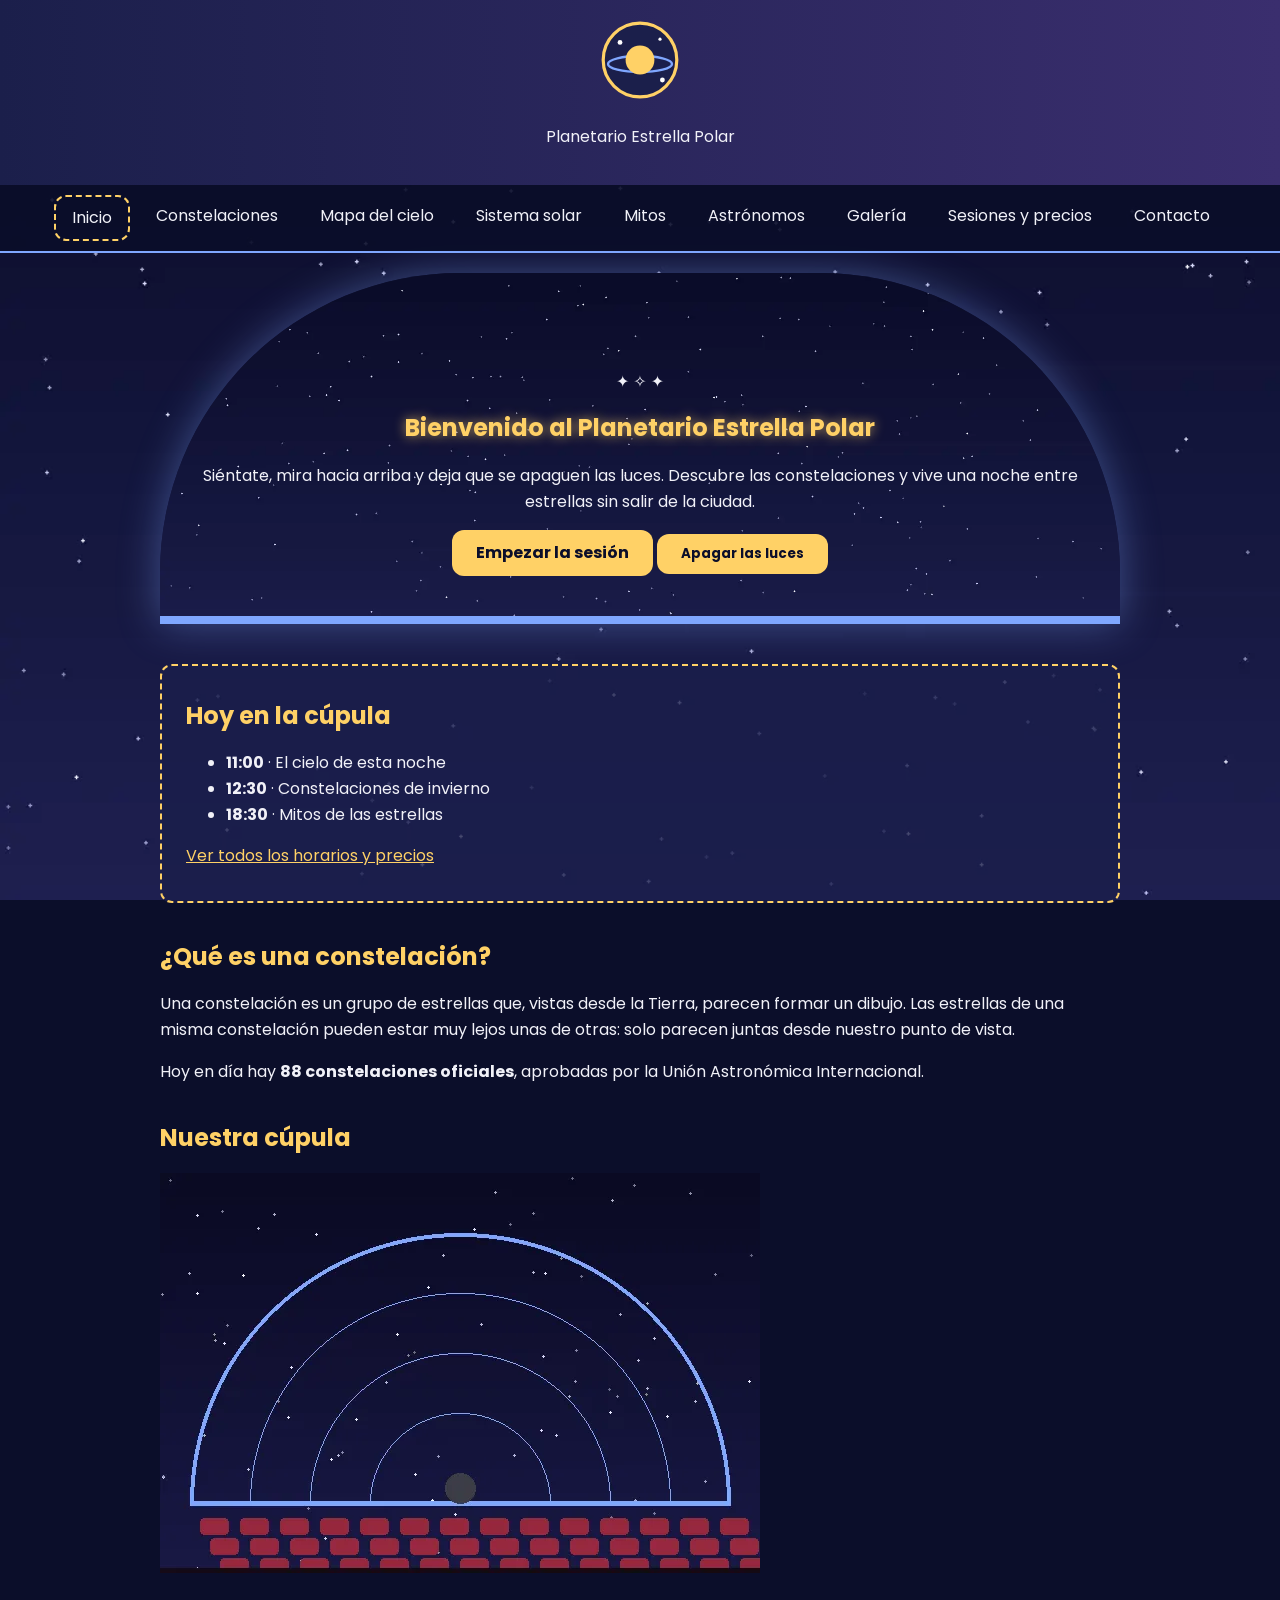
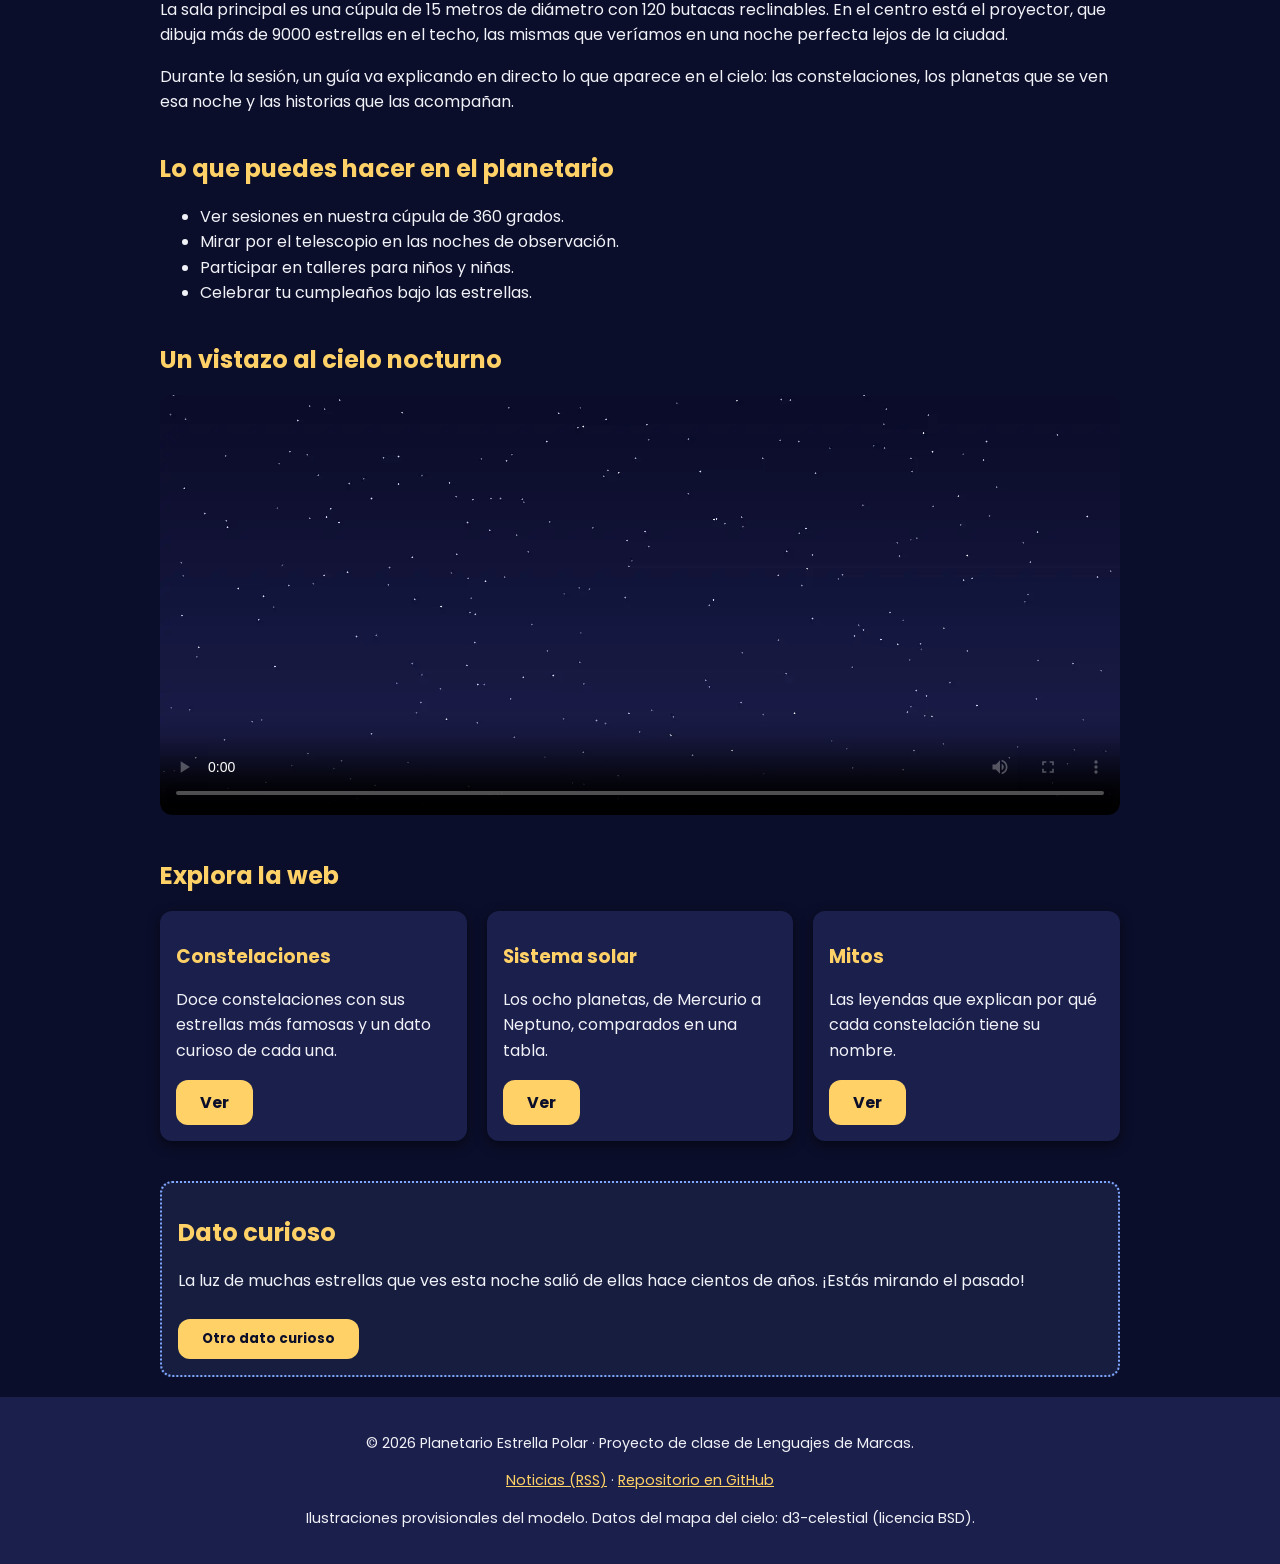
==== index.html @ f57681df "Pongo ?v=2 al css y al js porque no se actualizaban por la caché" ====
<!DOCTYPE html>
<html lang="es">
<head>
  <meta charset="UTF-8">
  <meta name="viewport" content="width=device-width, initial-scale=1.0">
  <meta name="description" content="Planetario Estrella Polar: descubre las constelaciones y datos curiosos del cielo nocturno.">
  <title>Inicio · Planetario Estrella Polar</title>
  <link rel="icon" href="img/favicon.svg" type="image/svg+xml">
  <link rel="alternate" type="application/rss+xml" title="Noticias del planetario" href="noticias.xml">
  <link href="https://fonts.googleapis.com/css2?family=Poppins:wght@400;700&amp;display=swap" rel="stylesheet">
  <link rel="stylesheet" href="css/estilos.css?v=2">
  <script src="js/script.js?v=2" defer></script>
</head>
<body class="inicio">
  <header>
    <img class="logo" src="img/logo.svg" alt="Logotipo del planetario: un planeta amarillo con un anillo azul" width="80" height="80">
    <p>Planetario Estrella Polar</p>
  </header>

  <nav>
    <ul>
      <li><a href="index.html" class="activo">Inicio</a></li>
      <li><a href="constelaciones.html">Constelaciones</a></li>
      <li><a href="mapa.html">Mapa del cielo</a></li>
      <li><a href="sistema-solar.html">Sistema solar</a></li>
      <li><a href="mitos.html">Mitos</a></li>
      <li><a href="astronomos.html">Astrónomos</a></li>
      <li><a href="galeria.html">Galería</a></li>
      <li><a href="sesiones.html">Sesiones y precios</a></li>
      <li><a href="contacto.html">Contacto</a></li>
    </ul>
  </nav>

  <main>
    <section class="cupula">
      <p><span class="estrella">✦</span> <span class="estrella lenta">✧</span> <span class="estrella rapida">✦</span></p>
      <h1>Bienvenido al Planetario Estrella Polar</h1>
      <p>Siéntate, mira hacia arriba y deja que se apaguen las luces. Descubre las constelaciones y vive una noche entre estrellas sin salir de la ciudad.</p>
      <a class="boton" href="constelaciones.html">Empezar la sesión</a>
      <button type="button" id="boton-luces">Apagar las luces</button>
    </section>

    <section class="entrada">
      <h2>Hoy en la cúpula</h2>
      <ul>
        <li><strong>11:00</strong> · El cielo de esta noche</li>
        <li><strong>12:30</strong> · Constelaciones de invierno</li>
        <li><strong>18:30</strong> · Mitos de las estrellas</li>
      </ul>
      <p><a href="sesiones.html">Ver todos los horarios y precios</a></p>
    </section>

    <section>
      <h2>¿Qué es una constelación?</h2>
      <p>Una constelación es un grupo de estrellas que, vistas desde la Tierra, parecen formar un dibujo. Las estrellas de una misma constelación pueden estar muy lejos unas de otras: solo parecen juntas desde nuestro punto de vista.</p>
      <p>Hoy en día hay <strong>88 constelaciones oficiales</strong>, aprobadas por la Unión Astronómica Internacional.</p>
    </section>

    <section>
      <h2>Nuestra cúpula</h2>
      <img src="img/cupula.webp" alt="Dibujo del interior de la cúpula del planetario con filas de butacas rojas y el proyector en el centro" width="600" height="400">
      <p>La sala principal es una cúpula de 15 metros de diámetro con 120 butacas reclinables. En el centro está el proyector, que dibuja más de 9000 estrellas en el techo, las mismas que veríamos en una noche perfecta lejos de la ciudad.</p>
      <p>Durante la sesión, un guía va explicando en directo lo que aparece en el cielo: las constelaciones, los planetas que se ven esa noche y las historias que las acompañan.</p>
    </section>

    <section>
      <h2>Lo que puedes hacer en el planetario</h2>
      <ul>
        <li>Ver sesiones en nuestra cúpula de 360 grados.</li>
        <li>Mirar por el telescopio en las noches de observación.</li>
        <li>Participar en talleres para niños y niñas.</li>
        <li>Celebrar tu cumpleaños bajo las estrellas.</li>
      </ul>
    </section>

    <section>
      <h2>Un vistazo al cielo nocturno</h2>
      <video controls poster="img/cielo.webp" width="800">
        <source src="media/cielo-nocturno.mp4" type="video/mp4">
        Tu navegador no puede reproducir este vídeo.
      </video>
    </section>

    <section>
      <h2>Explora la web</h2>
      <div class="tarjetas">
        <article class="tarjeta">
          <h3>Constelaciones</h3>
          <p>Doce constelaciones con sus estrellas más famosas y un dato curioso de cada una.</p>
          <a class="boton" href="constelaciones.html">Ver</a>
        </article>
        <article class="tarjeta">
          <h3>Sistema solar</h3>
          <p>Los ocho planetas, de Mercurio a Neptuno, comparados en una tabla.</p>
          <a class="boton" href="sistema-solar.html">Ver</a>
        </article>
        <article class="tarjeta">
          <h3>Mitos</h3>
          <p>Las leyendas que explican por qué cada constelación tiene su nombre.</p>
          <a class="boton" href="mitos.html">Ver</a>
        </article>
      </div>
    </section>

    <aside class="dato-curioso">
      <h2>Dato curioso</h2>
      <p id="dato">La luz de muchas estrellas que ves esta noche salió de ellas hace cientos de años. ¡Estás mirando el pasado!</p>
      <button type="button" id="boton-dato">Otro dato curioso</button>
    </aside>
  </main>

  <footer>
    <p>&copy; 2026 Planetario Estrella Polar · Proyecto de clase de Lenguajes de Marcas.</p>
    <p>
      <a href="noticias.xml">Noticias (RSS)</a> ·
      <a href="https://github.com/kiravsl2018/planetario-modelo" target="_blank" rel="noopener">Repositorio en GitHub</a>
    </p>
    <p>Ilustraciones provisionales del modelo. Datos del mapa del cielo: d3-celestial (licencia BSD).</p>
  </footer>
</body>
</html>
---- css/estilos.css ----
/* =========================================
   Hoja de estilos del Planetario Estrella Polar
   ========================================= */

/* 1. Variables: los colores y medidas que se repiten */
:root {
  --color-fondo: #0b0e2a;
  --color-fondo-claro: #1b1f4b;
  --color-texto: #f1f1f8;
  --color-principal: #ffd166;
  --color-secundario: #7fa7ff;
  --radio: 12px;
}

/* 2. Modelo de caja: el ancho incluye padding y borde */
* {
  box-sizing: border-box;
}

/* 3. Estilos generales */
body {
  margin: 0;
  font-family: 'Poppins', system-ui, Arial, sans-serif;
  background-color: var(--color-fondo);
  color: var(--color-texto);
  line-height: 1.6;
}

img {
  max-width: 100%;
  height: auto;
}

a {
  color: var(--color-principal);
}

h1,
h2,
h3 {
  color: var(--color-principal);
  line-height: 1.2;
}

/* 4. Cabecera */
header {
  background: linear-gradient(to right, #1b1f4b, #3a2e6e);
  padding: 20px;
  text-align: center;
}

.logo {
  width: 80px;
  animation: flotar 4s ease-in-out infinite;
}

/* 5. Barra de navegación: Flexbox + sticky */
nav {
  position: sticky;
  top: 0;
  z-index: 10;
  background-color: rgba(11, 14, 42, 0.9);
  border-bottom: 2px solid var(--color-secundario);
}

nav ul {
  display: flex;
  justify-content: center;
  flex-wrap: wrap;
  gap: 10px;
  list-style: none;
  margin: 0;
  padding: 10px;
}

nav a {
  display: block;
  padding: 8px 16px;
  color: var(--color-texto);
  text-decoration: none;
  border-radius: var(--radio);
  transition: background-color 0.3s, color 0.3s;
}

nav a:hover {
  background-color: var(--color-principal);
  color: var(--color-fondo);
}

/* Página en la que estás */
nav a.activo {
  border: 2px dashed var(--color-principal);
}

/* Foco visible al navegar con el teclado (Tab) */
a:focus,
input:focus,
select:focus,
textarea:focus,
button:focus {
  outline: 3px solid var(--color-secundario);
}

/* 6. Contenido principal */
main {
  max-width: 1000px;
  margin: 0 auto;
  padding: 20px;
}

section {
  margin-bottom: 40px;
}

/* Portada: el fondo de estrellas se queda quieto al hacer scroll */
.inicio {
  background-image: url("../img/cielo.webp");
  background-size: cover;
  background-attachment: fixed;
}

/* La cúpula del planetario: solo se redondean las esquinas de arriba */
.cupula {
  background-image: url("../img/cielo.webp");
  background-size: cover;
  padding: 80px 20px 40px;
  border-radius: 300px 300px 0 0;
  border-bottom: 8px solid var(--color-secundario);
  box-shadow: 0 0 40px rgba(127, 167, 255, 0.4);
  text-align: center;
}

/* Programa de hoy con aspecto de entrada de cine */
.entrada {
  background-color: rgba(27, 31, 75, 0.8);
  border: 2px dashed var(--color-principal);
  border-radius: var(--radio);
  padding: 16px 24px;
}

.estrella {
  animation: brillar 2s ease-in-out infinite;
}

/* Misma animación, pero cada estrella a su ritmo */
.lenta {
  animation-duration: 3.5s;
}

.rapida {
  animation-duration: 1.2s;
}

/* El título de la cúpula brilla un poco */
.cupula h1 {
  text-shadow: 0 0 12px rgba(255, 209, 102, 0.7);
}

.boton {
  display: inline-block;
  padding: 10px 24px;
  background-color: var(--color-principal);
  color: var(--color-fondo);
  text-decoration: none;
  font-weight: bold;
  border-radius: var(--radio);
  transition: background-color 0.3s, color 0.3s;
}

/* Al pasar el ratón, el botón cambia de color poco a poco */
.boton:hover,
button:hover {
  background-color: var(--color-secundario);
  color: var(--color-texto);
}

/* 7. Tarjetas de constelaciones: Grid */
.tarjetas {
  display: grid;
  grid-template-columns: repeat(3, 1fr);
  gap: 20px;
}

.tarjeta {
  position: relative;
  background-color: var(--color-fondo-claro);
  padding: 16px;
  border-radius: var(--radio);
  box-shadow: 0 4px 12px rgba(0, 0, 0, 0.5);
  transition: transform 0.3s, box-shadow 0.3s;
}

.tarjeta:hover {
  transform: translateY(-6px);
  box-shadow: 0 8px 20px rgba(127, 167, 255, 0.4);
}

.tarjeta img {
  border-radius: var(--radio);
  transition: transform 0.3s;
}

/* La imagen crece un poco al pasar el ratón por la tarjeta */
.tarjeta:hover img {
  transform: scale(1.05);
}

/* Mitos: imagen a la izquierda y texto a la derecha (Flexbox) */
.mito {
  display: flex;
  align-items: center;
  gap: 20px;
  margin-bottom: 24px;
  padding: 16px;
  background-color: var(--color-fondo-claro);
  border-radius: var(--radio);
}

.mito img {
  width: 40%;
  border-radius: var(--radio);
}

/* Galería de imágenes (Grid) */
.galeria {
  display: grid;
  grid-template-columns: repeat(3, 1fr);
  gap: 16px;
}

figure {
  margin: 0;
  background-color: var(--color-fondo-claro);
  padding: 10px;
  border-radius: var(--radio);
  box-shadow: 0 4px 12px rgba(0, 0, 0, 0.5);
}

figure img {
  border-radius: var(--radio);
}

figcaption {
  text-align: center;
  font-size: 0.9rem;
  margin-top: 6px;
}

/* Etiqueta "Nuevo" encima de la tarjeta */
.etiqueta {
  position: absolute;
  top: 10px;
  right: 10px;
  background-color: var(--color-principal);
  color: var(--color-fondo);
  padding: 2px 10px;
  border-radius: var(--radio);
  font-size: 0.8rem;
  font-weight: bold;
}

/* Caja de dato curioso */
.dato-curioso {
  border: 2px dotted var(--color-secundario);
  border-radius: var(--radio);
  padding: 16px;
  background-color: rgba(127, 167, 255, 0.1);
}

/* Vídeo e iframe */
video,
iframe {
  width: 100%;
  border-radius: var(--radio);
}

iframe {
  height: 400px;
  border: 0;
}

/* Mapa del cielo */
.mapa {
  text-align: center;
}

.mapa img {
  border-radius: 50%;
  box-shadow: 0 0 30px rgba(127, 167, 255, 0.4);
}

/* Leyenda del mapa: cada estación lleva un borde izquierdo de su color */
.leyenda {
  display: flex;
  flex-wrap: wrap;
  gap: 10px;
  list-style: none;
  padding: 0;
}

.leyenda li {
  padding: 6px 12px;
  border-radius: 6px;
  background-color: var(--color-fondo-claro);
}

.todo-el-ano { border-left: 8px solid #ffffff; }
.invierno { border-left: 8px solid #7fa7ff; }
.primavera { border-left: 8px solid #7ee08a; }
.verano { border-left: 8px solid #ff9f6b; }
.otono { border-left: 8px solid #ffd166; }

/* JavaScript: botones de filtro de constelaciones */
.filtros {
  display: flex;
  flex-wrap: wrap;
  gap: 8px;
  margin-bottom: 20px;
}

/* El JS pone esta clase a las tarjetas que no coinciden con el filtro */
.oculta {
  display: none;
}

/* JavaScript: "Apagar las luces". El JS pone la clase apagada en el body */
header,
nav,
main section,
aside,
footer {
  transition: opacity 0.6s;
}

.apagada header,
.apagada nav,
.apagada main section,
.apagada aside,
.apagada footer {
  opacity: 0.15;
}

/* La cúpula sigue encendida y brilla más */
.apagada .cupula {
  opacity: 1;
  box-shadow: 0 0 80px rgba(255, 209, 102, 0.5);
}

#boton-dato {
  margin-top: 10px;
}

/* 8. Tabla de horarios */
table {
  width: 100%;
  border-collapse: collapse;
}

caption {
  font-weight: bold;
  margin-bottom: 10px;
}

th,
td {
  border: 1px solid var(--color-secundario);
  padding: 10px;
  text-align: left;
}

/* La fila se ilumina al pasar el ratón */
tbody tr:hover {
  background-color: rgba(127, 167, 255, 0.2);
}

th {
  background-color: var(--color-fondo-claro);
  color: var(--color-principal);
}

/* 9. Formulario */
form {
  background-color: var(--color-fondo-claro);
  padding: 20px;
  border-radius: var(--radio);
}

fieldset {
  border: 1px solid var(--color-secundario);
  border-radius: var(--radio);
  margin-bottom: 16px;
}

label {
  display: block;
  margin-top: 10px;
}

/* Los radio y el checkbox van en la misma línea que su texto */
.opcion {
  display: inline;
  margin-right: 16px;
}

/* La clase "campo" está en las cajas de texto, el select y el textarea */
.campo {
  width: 100%;
  padding: 8px;
  font-family: inherit;
  border-radius: 6px;
  border: 1px solid #999999;
}

button {
  padding: 10px 24px;
  background-color: var(--color-principal);
  color: var(--color-fondo);
  font-family: inherit;
  font-weight: bold;
  border: none;
  border-radius: var(--radio);
  cursor: pointer;
  transition: background-color 0.3s, color 0.3s;
}

/* 10. Pie de página */
footer {
  background-color: var(--color-fondo-claro);
  text-align: center;
  padding: 20px;
  font-size: 0.9rem;
}

/* 11. Animaciones */
@keyframes brillar {
  0% { opacity: 1; }
  50% { opacity: 0.3; }
  100% { opacity: 1; }
}

@keyframes flotar {
  0% { transform: translateY(0); }
  50% { transform: translateY(-8px); }
  100% { transform: translateY(0); }
}

/* 12. Responsive: tablet */
@media (max-width: 800px) {
  .tarjetas,
  .galeria {
    grid-template-columns: repeat(2, 1fr);
  }
}

/* Responsive: móvil */
@media (max-width: 500px) {
  .tarjetas,
  .galeria {
    grid-template-columns: 1fr;
  }

  /* Menú: los enlaces siguen en fila pero más pequeños */
  nav ul {
    gap: 4px;
    padding: 6px;
  }

  nav a {
    padding: 4px 8px;
    font-size: 0.85rem;
  }

  /* Logo y títulos más pequeños */
  .logo {
    width: 56px;
  }

  h1 {
    font-size: 1.6rem;
  }

  /* En los mitos, la imagen pasa arriba del texto */
  .mito {
    flex-direction: column;
  }

  .mito img {
    width: 100%;
  }

  iframe {
    height: 220px;
  }

  .cupula {
    padding: 50px 10px 30px;
    border-radius: 150px 150px 0 0;
  }

  /* La tabla se hace más compacta para que quepa en 360 px */
  th,
  td {
    padding: 4px;
    font-size: 0.8rem;
  }

  main {
    padding: 10px;
  }
}

/* Pantallas grandes: el contenido puede ser un poco más ancho */
@media (min-width: 1300px) {
  main {
    max-width: 1150px;
  }
}

/* 13. Noticias: noticias.xml también usa esta hoja de estilos.
   Sus etiquetas (rss, channel, item...) no existen en HTML,
   así que estas reglas no afectan a las páginas. */
rss {
  display: block;
  max-width: 800px;
  margin: 0 auto;
  padding: 20px;
  font-family: 'Poppins', system-ui, Arial, sans-serif;
  background-color: var(--color-fondo);
  color: var(--color-texto);
}

channel,
item,
description,
pubDate {
  display: block;
}

channel title {
  display: block;
  font-size: 2rem;
  font-weight: bold;
  color: var(--color-principal);
}

item {
  margin-top: 20px;
  padding: 16px;
  border: 2px dotted var(--color-secundario);
  border-radius: var(--radio);
}

item title {
  font-size: 1.2rem;
}

pubDate {
  font-size: 0.8rem;
  color: var(--color-secundario);
}

link,
language {
  display: none;
}
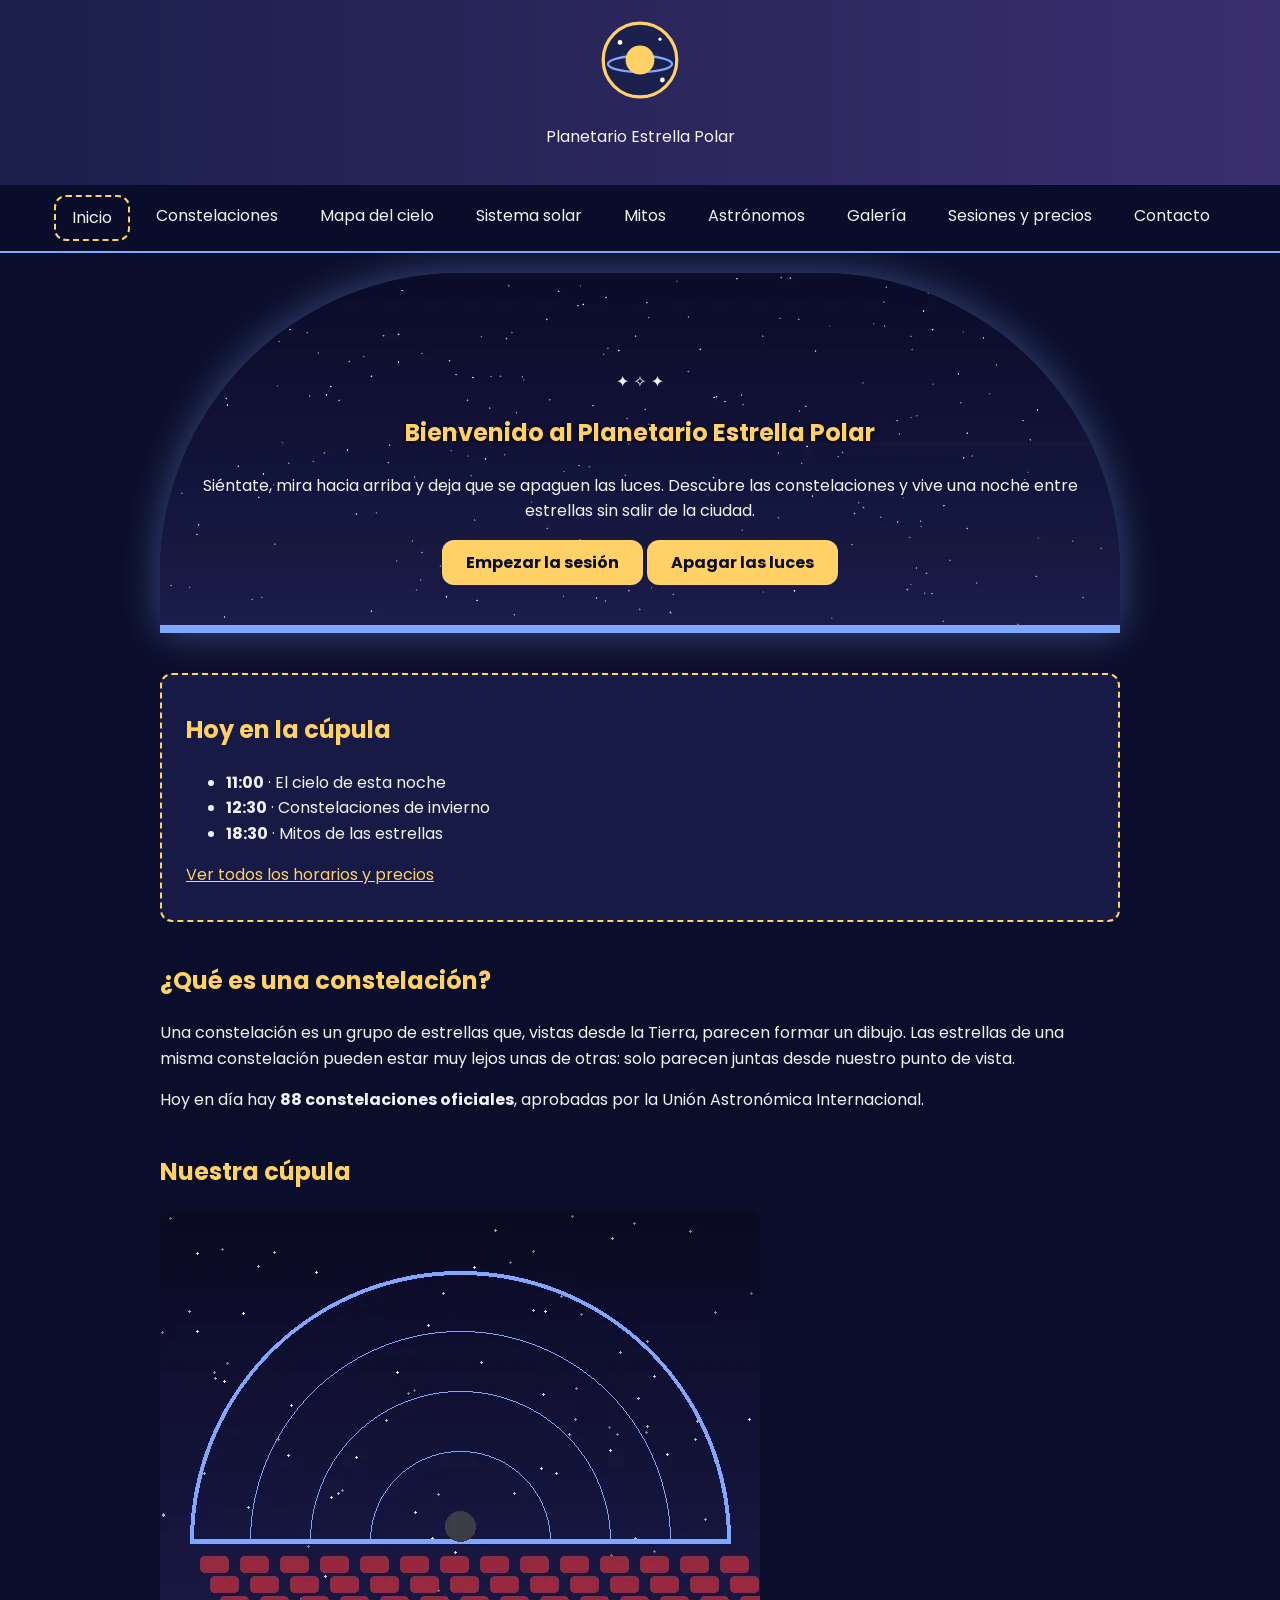
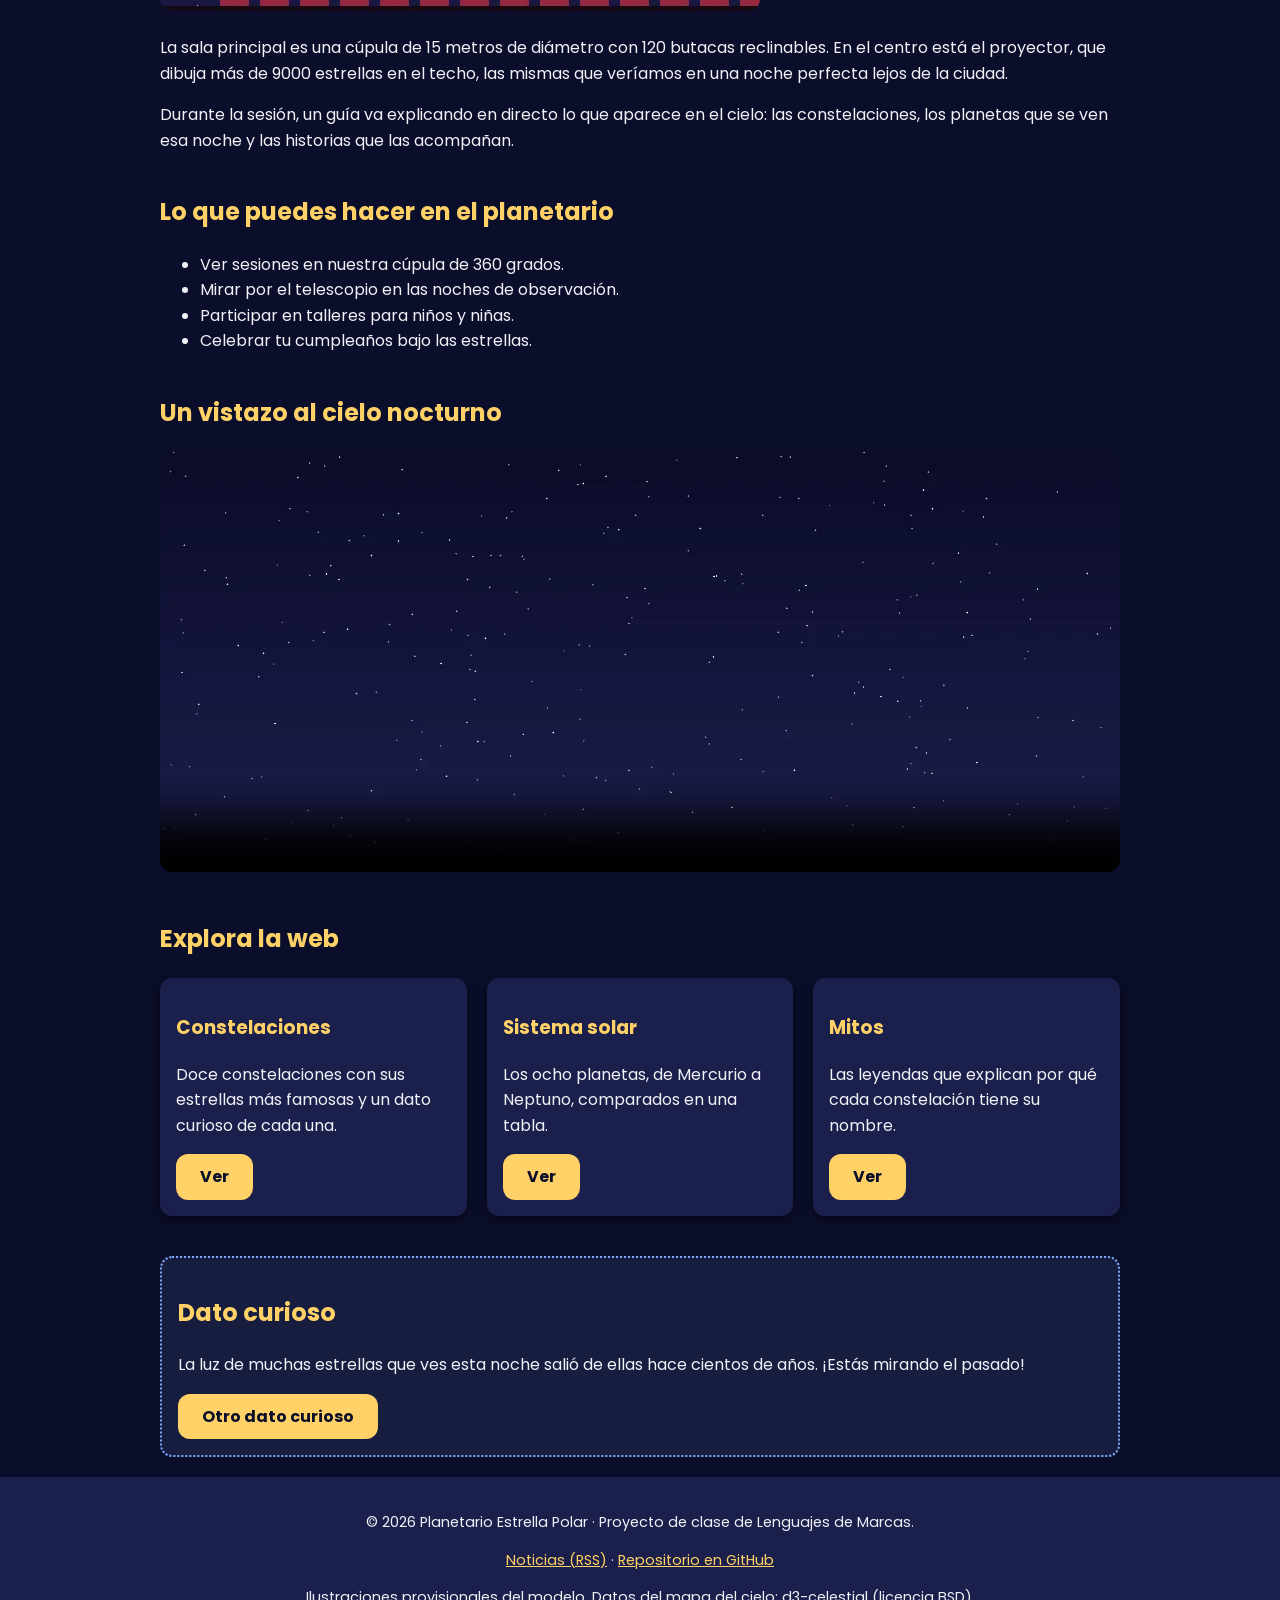
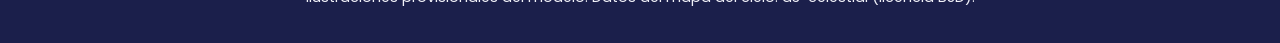
==== commit 00755448: "Simplifico la hoja de estilos" ====
--- a/index.html
+++ b/index.html
@@ -8,10 +8,10 @@
   <link rel="icon" href="img/favicon.svg" type="image/svg+xml">
   <link rel="alternate" type="application/rss+xml" title="Noticias del planetario" href="noticias.xml">
   <link href="https://fonts.googleapis.com/css2?family=Poppins:wght@400;700&amp;display=swap" rel="stylesheet">
-  <link rel="stylesheet" href="css/estilos.css?v=2">
+  <link rel="stylesheet" href="css/estilos.css?v=3">
   <script src="js/script.js?v=2" defer></script>
 </head>
-<body class="inicio">
+<body>
   <header>
     <img class="logo" src="img/logo.svg" alt="Logotipo del planetario: un planeta amarillo con un anillo azul" width="80" height="80">
     <p>Planetario Estrella Polar</p>
@@ -33,7 +33,7 @@
 
   <main>
     <section class="cupula">
-      <p><span class="estrella">✦</span> <span class="estrella lenta">✧</span> <span class="estrella rapida">✦</span></p>
+      <p><span class="estrella">✦</span> <span class="estrella">✧</span> <span class="estrella">✦</span></p>
       <h1>Bienvenido al Planetario Estrella Polar</h1>
       <p>Siéntate, mira hacia arriba y deja que se apaguen las luces. Descubre las constelaciones y vive una noche entre estrellas sin salir de la ciudad.</p>
       <a class="boton" href="constelaciones.html">Empezar la sesión</a>
--- a/css/estilos.css
+++ b/css/estilos.css
@@ -1,8 +1,5 @@
-/* =========================================
-   Hoja de estilos del Planetario Estrella Polar
-   ========================================= */
-
-/* 1. Variables: los colores y medidas que se repiten */
+/* Estilos del Planetario Estrella Polar */
+
 :root {
   --color-fondo: #0b0e2a;
   --color-fondo-claro: #1b1f4b;
@@ -12,12 +9,10 @@
   --radio: 12px;
 }
 
-/* 2. Modelo de caja: el ancho incluye padding y borde */
 * {
   box-sizing: border-box;
 }
 
-/* 3. Estilos generales */
 body {
   margin: 0;
   font-family: 'Poppins', system-ui, Arial, sans-serif;
@@ -31,6 +26,10 @@
   height: auto;
 }
 
+main img {
+  border-radius: var(--radio);
+}
+
 a {
   color: var(--color-principal);
 }
@@ -39,12 +38,12 @@
 h2,
 h3 {
   color: var(--color-principal);
-  line-height: 1.2;
-}
-
-/* 4. Cabecera */
+}
+
+/* cabecera */
 header {
-  background: linear-gradient(to right, #1b1f4b, #3a2e6e);
+  background-color: #1b1f4b;
+  background-image: linear-gradient(to right, #1b1f4b, #3a2e6e);
   padding: 20px;
   text-align: center;
 }
@@ -54,7 +53,7 @@
   animation: flotar 4s ease-in-out infinite;
 }
 
-/* 5. Barra de navegación: Flexbox + sticky */
+/* menú */
 nav {
   position: sticky;
   top: 0;
@@ -87,21 +86,19 @@
   color: var(--color-fondo);
 }
 
-/* Página en la que estás */
 nav a.activo {
   border: 2px dashed var(--color-principal);
 }
 
-/* Foco visible al navegar con el teclado (Tab) */
 a:focus,
 input:focus,
 select:focus,
 textarea:focus,
 button:focus {
   outline: 3px solid var(--color-secundario);
-}
-
-/* 6. Contenido principal */
+  outline-offset: 2px;
+}
+
 main {
   max-width: 1000px;
   margin: 0 auto;
@@ -112,14 +109,7 @@
   margin-bottom: 40px;
 }
 
-/* Portada: el fondo de estrellas se queda quieto al hacer scroll */
-.inicio {
-  background-image: url("../img/cielo.webp");
-  background-size: cover;
-  background-attachment: fixed;
-}
-
-/* La cúpula del planetario: solo se redondean las esquinas de arriba */
+/* portada */
 .cupula {
   background-image: url("../img/cielo.webp");
   background-size: cover;
@@ -130,7 +120,15 @@
   text-align: center;
 }
 
-/* Programa de hoy con aspecto de entrada de cine */
+/* sombra para que el título se lea encima de la foto */
+.cupula h1 {
+  text-shadow: 0 1px 4px rgba(0, 0, 0, 0.8);
+}
+
+.estrella {
+  animation: brillar 2s ease-in-out infinite;
+}
+
 .entrada {
   background-color: rgba(27, 31, 75, 0.8);
   border: 2px dashed var(--color-principal);
@@ -138,43 +136,29 @@
   padding: 16px 24px;
 }
 
-.estrella {
-  animation: brillar 2s ease-in-out infinite;
-}
-
-/* Misma animación, pero cada estrella a su ritmo */
-.lenta {
-  animation-duration: 3.5s;
-}
-
-.rapida {
-  animation-duration: 1.2s;
-}
-
-/* El título de la cúpula brilla un poco */
-.cupula h1 {
-  text-shadow: 0 0 12px rgba(255, 209, 102, 0.7);
-}
-
-.boton {
+/* botones */
+.boton,
+button {
   display: inline-block;
   padding: 10px 24px;
   background-color: var(--color-principal);
   color: var(--color-fondo);
+  font-family: inherit;
+  font-size: 1rem;
+  font-weight: bold;
   text-decoration: none;
-  font-weight: bold;
-  border-radius: var(--radio);
-  transition: background-color 0.3s, color 0.3s;
-}
-
-/* Al pasar el ratón, el botón cambia de color poco a poco */
+  border: none;
+  border-radius: var(--radio);
+  cursor: pointer;
+  transition: background-color 0.3s;
+}
+
 .boton:hover,
 button:hover {
   background-color: var(--color-secundario);
-  color: var(--color-texto);
-}
-
-/* 7. Tarjetas de constelaciones: Grid */
+}
+
+/* tarjetas */
 .tarjetas {
   display: grid;
   grid-template-columns: repeat(3, 1fr);
@@ -187,66 +171,14 @@
   padding: 16px;
   border-radius: var(--radio);
   box-shadow: 0 4px 12px rgba(0, 0, 0, 0.5);
-  transition: transform 0.3s, box-shadow 0.3s;
+  transition: transform 0.3s;
 }
 
 .tarjeta:hover {
   transform: translateY(-6px);
-  box-shadow: 0 8px 20px rgba(127, 167, 255, 0.4);
-}
-
-.tarjeta img {
-  border-radius: var(--radio);
-  transition: transform 0.3s;
-}
-
-/* La imagen crece un poco al pasar el ratón por la tarjeta */
-.tarjeta:hover img {
-  transform: scale(1.05);
-}
-
-/* Mitos: imagen a la izquierda y texto a la derecha (Flexbox) */
-.mito {
-  display: flex;
-  align-items: center;
-  gap: 20px;
-  margin-bottom: 24px;
-  padding: 16px;
-  background-color: var(--color-fondo-claro);
-  border-radius: var(--radio);
-}
-
-.mito img {
-  width: 40%;
-  border-radius: var(--radio);
-}
-
-/* Galería de imágenes (Grid) */
-.galeria {
-  display: grid;
-  grid-template-columns: repeat(3, 1fr);
-  gap: 16px;
-}
-
-figure {
-  margin: 0;
-  background-color: var(--color-fondo-claro);
-  padding: 10px;
-  border-radius: var(--radio);
-  box-shadow: 0 4px 12px rgba(0, 0, 0, 0.5);
-}
-
-figure img {
-  border-radius: var(--radio);
-}
-
-figcaption {
-  text-align: center;
-  font-size: 0.9rem;
-  margin-top: 6px;
-}
-
-/* Etiqueta "Nuevo" encima de la tarjeta */
+}
+
+/* la tarjeta tiene position: relative, así la etiqueta se coloca dentro de ella */
 .etiqueta {
   position: absolute;
   top: 10px;
@@ -259,7 +191,40 @@
   font-weight: bold;
 }
 
-/* Caja de dato curioso */
+/* mitos */
+.mito {
+  display: flex;
+  align-items: center;
+  gap: 20px;
+  margin-bottom: 24px;
+  padding: 16px;
+  background-color: var(--color-fondo-claro);
+  border-radius: var(--radio);
+}
+
+.mito img {
+  width: 40%;
+}
+
+/* galería */
+.galeria {
+  display: grid;
+  grid-template-columns: repeat(3, 1fr);
+  gap: 16px;
+}
+
+figure {
+  margin: 0;
+  background-color: var(--color-fondo-claro);
+  padding: 10px;
+  border-radius: var(--radio);
+}
+
+figcaption {
+  text-align: center;
+  font-size: 0.9rem;
+}
+
 .dato-curioso {
   border: 2px dotted var(--color-secundario);
   border-radius: var(--radio);
@@ -267,7 +232,6 @@
   background-color: rgba(127, 167, 255, 0.1);
 }
 
-/* Vídeo e iframe */
 video,
 iframe {
   width: 100%;
@@ -279,17 +243,15 @@
   border: 0;
 }
 
-/* Mapa del cielo */
+/* mapa del cielo */
 .mapa {
   text-align: center;
 }
 
 .mapa img {
   border-radius: 50%;
-  box-shadow: 0 0 30px rgba(127, 167, 255, 0.4);
-}
-
-/* Leyenda del mapa: cada estación lleva un borde izquierdo de su color */
+}
+
 .leyenda {
   display: flex;
   flex-wrap: wrap;
@@ -310,7 +272,7 @@
 .verano { border-left: 8px solid #ff9f6b; }
 .otono { border-left: 8px solid #ffd166; }
 
-/* JavaScript: botones de filtro de constelaciones */
+/* clases que pone el JavaScript */
 .filtros {
   display: flex;
   flex-wrap: wrap;
@@ -318,39 +280,23 @@
   margin-bottom: 20px;
 }
 
-/* El JS pone esta clase a las tarjetas que no coinciden con el filtro */
 .oculta {
   display: none;
 }
 
-/* JavaScript: "Apagar las luces". El JS pone la clase apagada en el body */
-header,
-nav,
-main section,
-aside,
-footer {
-  transition: opacity 0.6s;
-}
-
 .apagada header,
 .apagada nav,
-.apagada main section,
+.apagada section,
 .apagada aside,
 .apagada footer {
   opacity: 0.15;
 }
 
-/* La cúpula sigue encendida y brilla más */
 .apagada .cupula {
   opacity: 1;
-  box-shadow: 0 0 80px rgba(255, 209, 102, 0.5);
-}
-
-#boton-dato {
-  margin-top: 10px;
-}
-
-/* 8. Tabla de horarios */
+}
+
+/* tablas */
 table {
   width: 100%;
   border-collapse: collapse;
@@ -368,17 +314,12 @@
   text-align: left;
 }
 
-/* La fila se ilumina al pasar el ratón */
-tbody tr:hover {
-  background-color: rgba(127, 167, 255, 0.2);
-}
-
 th {
   background-color: var(--color-fondo-claro);
   color: var(--color-principal);
 }
 
-/* 9. Formulario */
+/* formulario */
 form {
   background-color: var(--color-fondo-claro);
   padding: 20px;
@@ -396,34 +337,20 @@
   margin-top: 10px;
 }
 
-/* Los radio y el checkbox van en la misma línea que su texto */
+/* radio y checkbox en la misma línea que su texto */
 .opcion {
   display: inline;
   margin-right: 16px;
 }
 
-/* La clase "campo" está en las cajas de texto, el select y el textarea */
 .campo {
   width: 100%;
   padding: 8px;
   font-family: inherit;
+  border: 1px solid #999999;
   border-radius: 6px;
-  border: 1px solid #999999;
-}
-
-button {
-  padding: 10px 24px;
-  background-color: var(--color-principal);
-  color: var(--color-fondo);
-  font-family: inherit;
-  font-weight: bold;
-  border: none;
-  border-radius: var(--radio);
-  cursor: pointer;
-  transition: background-color 0.3s, color 0.3s;
-}
-
-/* 10. Pie de página */
+}
+
 footer {
   background-color: var(--color-fondo-claro);
   text-align: center;
@@ -431,7 +358,7 @@
   font-size: 0.9rem;
 }
 
-/* 11. Animaciones */
+/* animaciones */
 @keyframes brillar {
   0% { opacity: 1; }
   50% { opacity: 0.3; }
@@ -444,7 +371,7 @@
   100% { transform: translateY(0); }
 }
 
-/* 12. Responsive: tablet */
+/* tablet */
 @media (max-width: 800px) {
   .tarjetas,
   .galeria {
@@ -452,14 +379,17 @@
   }
 }
 
-/* Responsive: móvil */
+/* móvil */
 @media (max-width: 500px) {
   .tarjetas,
   .galeria {
     grid-template-columns: 1fr;
   }
 
-  /* Menú: los enlaces siguen en fila pero más pequeños */
+  main {
+    padding: 10px;
+  }
+
   nav ul {
     gap: 4px;
     padding: 6px;
@@ -470,26 +400,8 @@
     font-size: 0.85rem;
   }
 
-  /* Logo y títulos más pequeños */
-  .logo {
-    width: 56px;
-  }
-
   h1 {
     font-size: 1.6rem;
-  }
-
-  /* En los mitos, la imagen pasa arriba del texto */
-  .mito {
-    flex-direction: column;
-  }
-
-  .mito img {
-    width: 100%;
-  }
-
-  iframe {
-    height: 220px;
   }
 
   .cupula {
@@ -497,69 +409,29 @@
     border-radius: 150px 150px 0 0;
   }
 
-  /* La tabla se hace más compacta para que quepa en 360 px */
+  .mito {
+    flex-direction: column;
+  }
+
+  .mito img {
+    width: 100%;
+  }
+
+  iframe {
+    height: 220px;
+  }
+
   th,
   td {
     padding: 4px;
     font-size: 0.8rem;
   }
-
-  main {
-    padding: 10px;
-  }
-}
-
-/* Pantallas grandes: el contenido puede ser un poco más ancho */
-@media (min-width: 1300px) {
-  main {
-    max-width: 1150px;
-  }
-}
-
-/* 13. Noticias: noticias.xml también usa esta hoja de estilos.
-   Sus etiquetas (rss, channel, item...) no existen en HTML,
-   así que estas reglas no afectan a las páginas. */
-rss {
-  display: block;
-  max-width: 800px;
-  margin: 0 auto;
-  padding: 20px;
-  font-family: 'Poppins', system-ui, Arial, sans-serif;
-  background-color: var(--color-fondo);
-  color: var(--color-texto);
-}
-
-channel,
-item,
-description,
-pubDate {
-  display: block;
-}
-
-channel title {
-  display: block;
-  font-size: 2rem;
-  font-weight: bold;
-  color: var(--color-principal);
-}
-
-item {
-  margin-top: 20px;
-  padding: 16px;
-  border: 2px dotted var(--color-secundario);
-  border-radius: var(--radio);
-}
-
-item title {
-  font-size: 1.2rem;
-}
-
-pubDate {
-  font-size: 0.8rem;
-  color: var(--color-secundario);
-}
-
-link,
-language {
-  display: none;
-}
+}
+
+/* quien tiene activado "reducir movimiento" no ve las animaciones */
+@media (prefers-reduced-motion: reduce) {
+  .logo,
+  .estrella {
+    animation: none;
+  }
+}
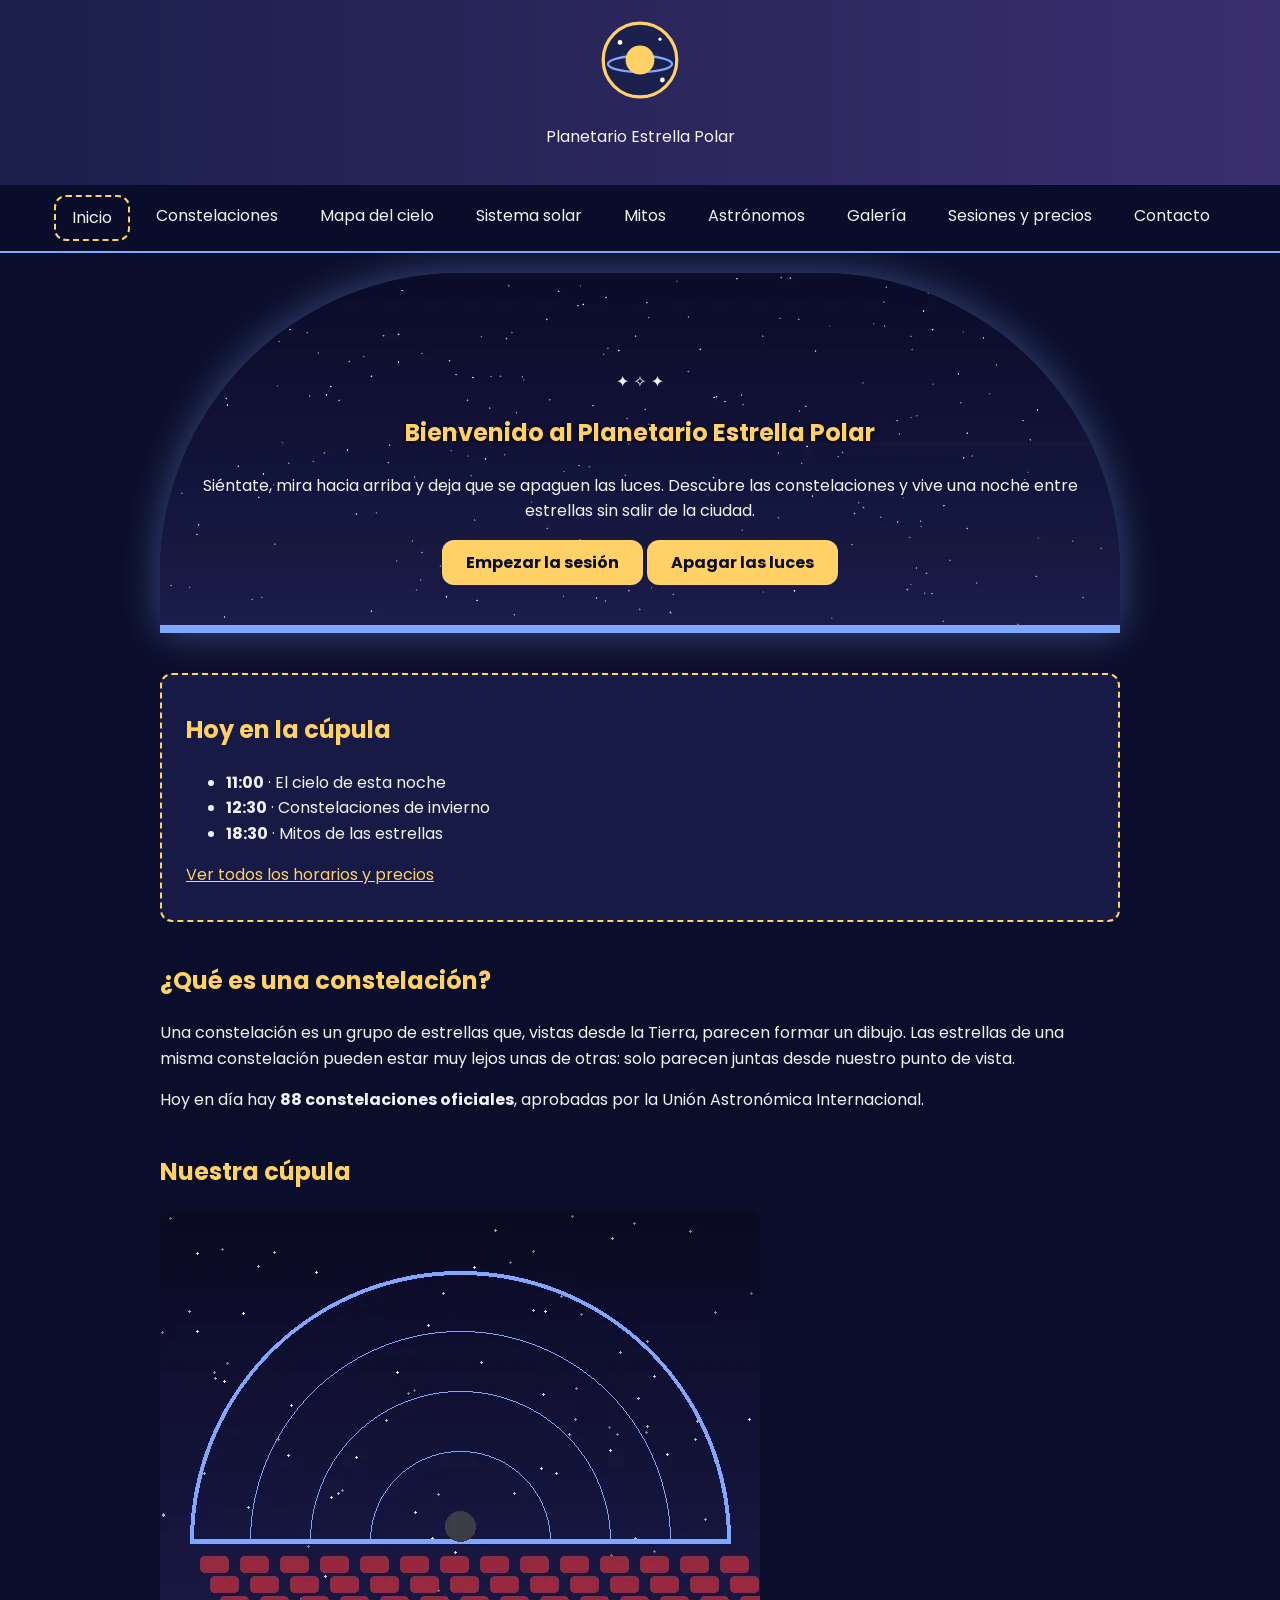
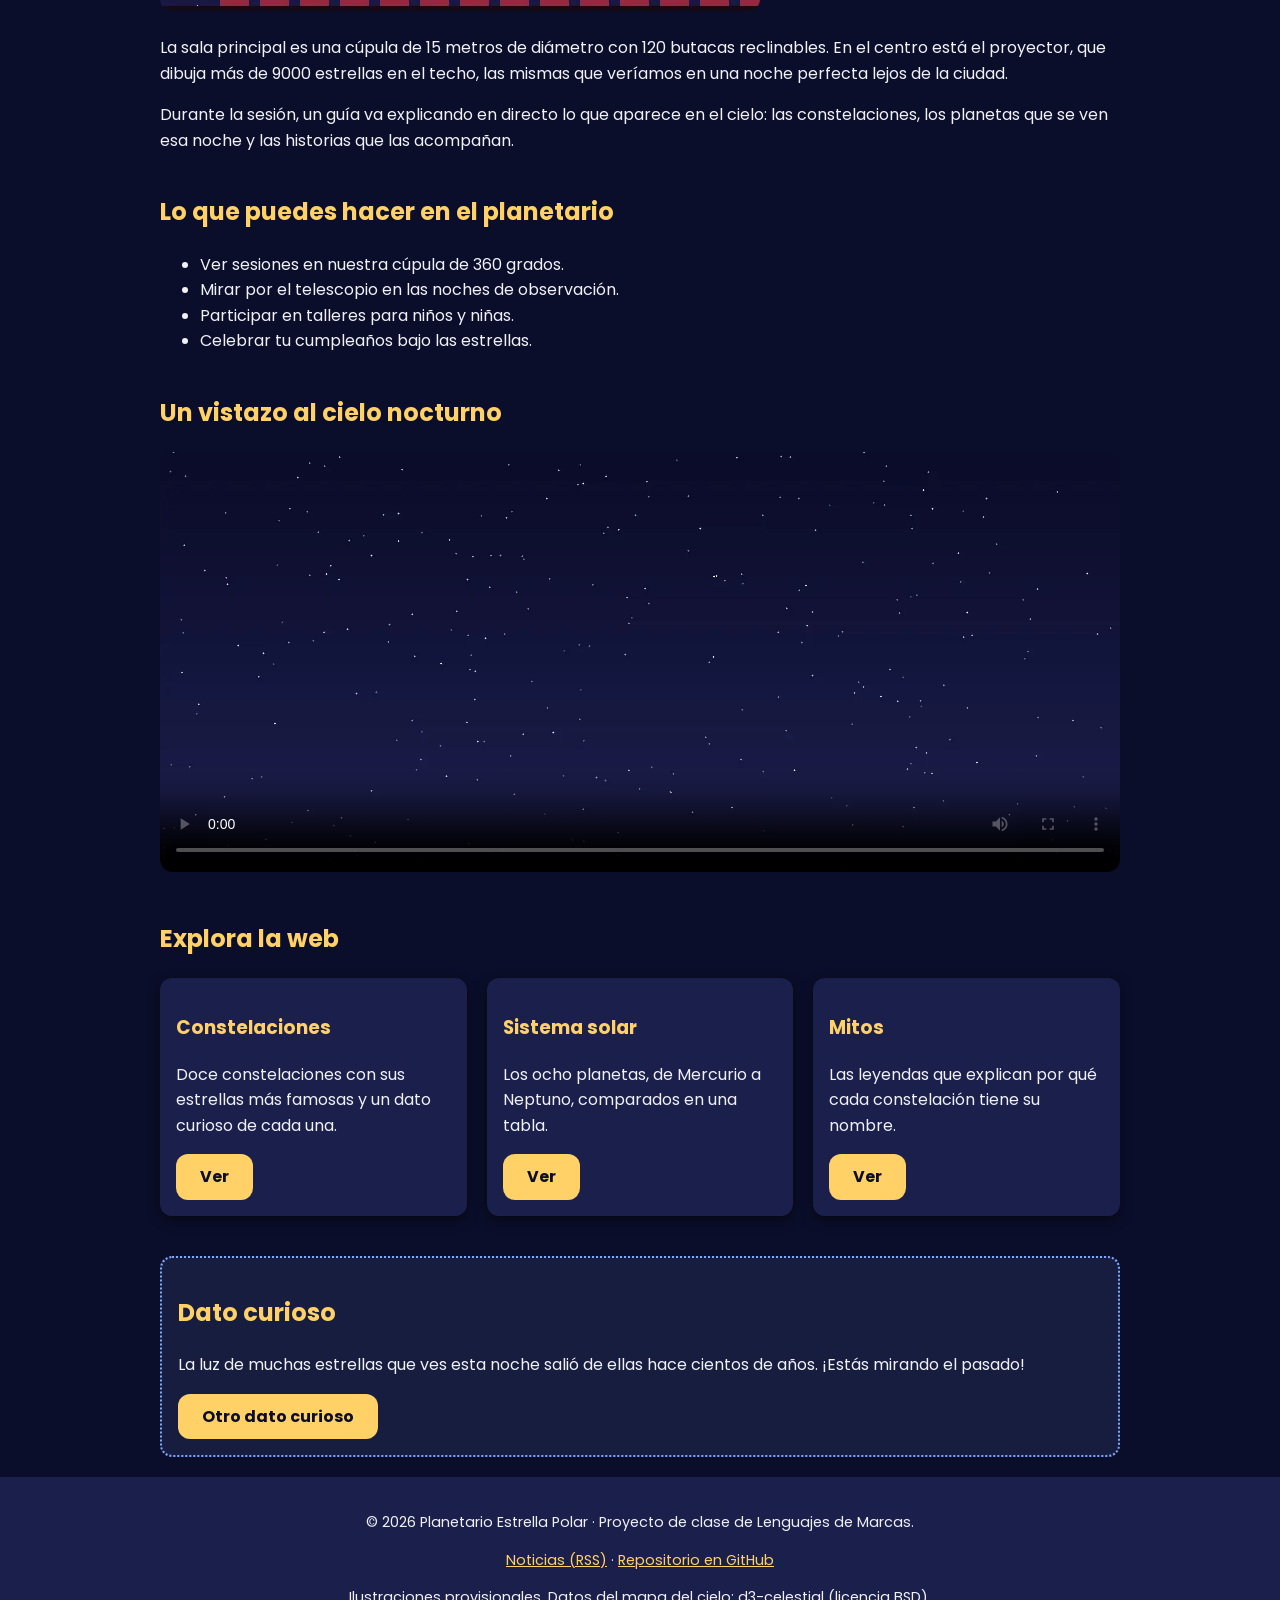
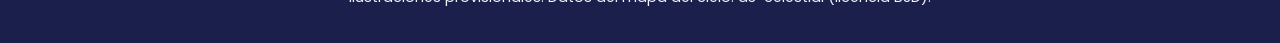
==== commit d52922c0: "Cambio el nombre del repo y arreglo los enlaces" ====
--- a/index.html
+++ b/index.html
@@ -113,9 +113,9 @@
     <p>&copy; 2026 Planetario Estrella Polar · Proyecto de clase de Lenguajes de Marcas.</p>
     <p>
       <a href="noticias.xml">Noticias (RSS)</a> ·
-      <a href="https://github.com/kiravsl2018/planetario-modelo" target="_blank" rel="noopener">Repositorio en GitHub</a>
+      <a href="https://github.com/kiravsl2018/planetario-estrella-polar" target="_blank" rel="noopener">Repositorio en GitHub</a>
     </p>
-    <p>Ilustraciones provisionales del modelo. Datos del mapa del cielo: d3-celestial (licencia BSD).</p>
+    <p>Ilustraciones provisionales. Datos del mapa del cielo: d3-celestial (licencia BSD).</p>
   </footer>
 </body>
 </html>
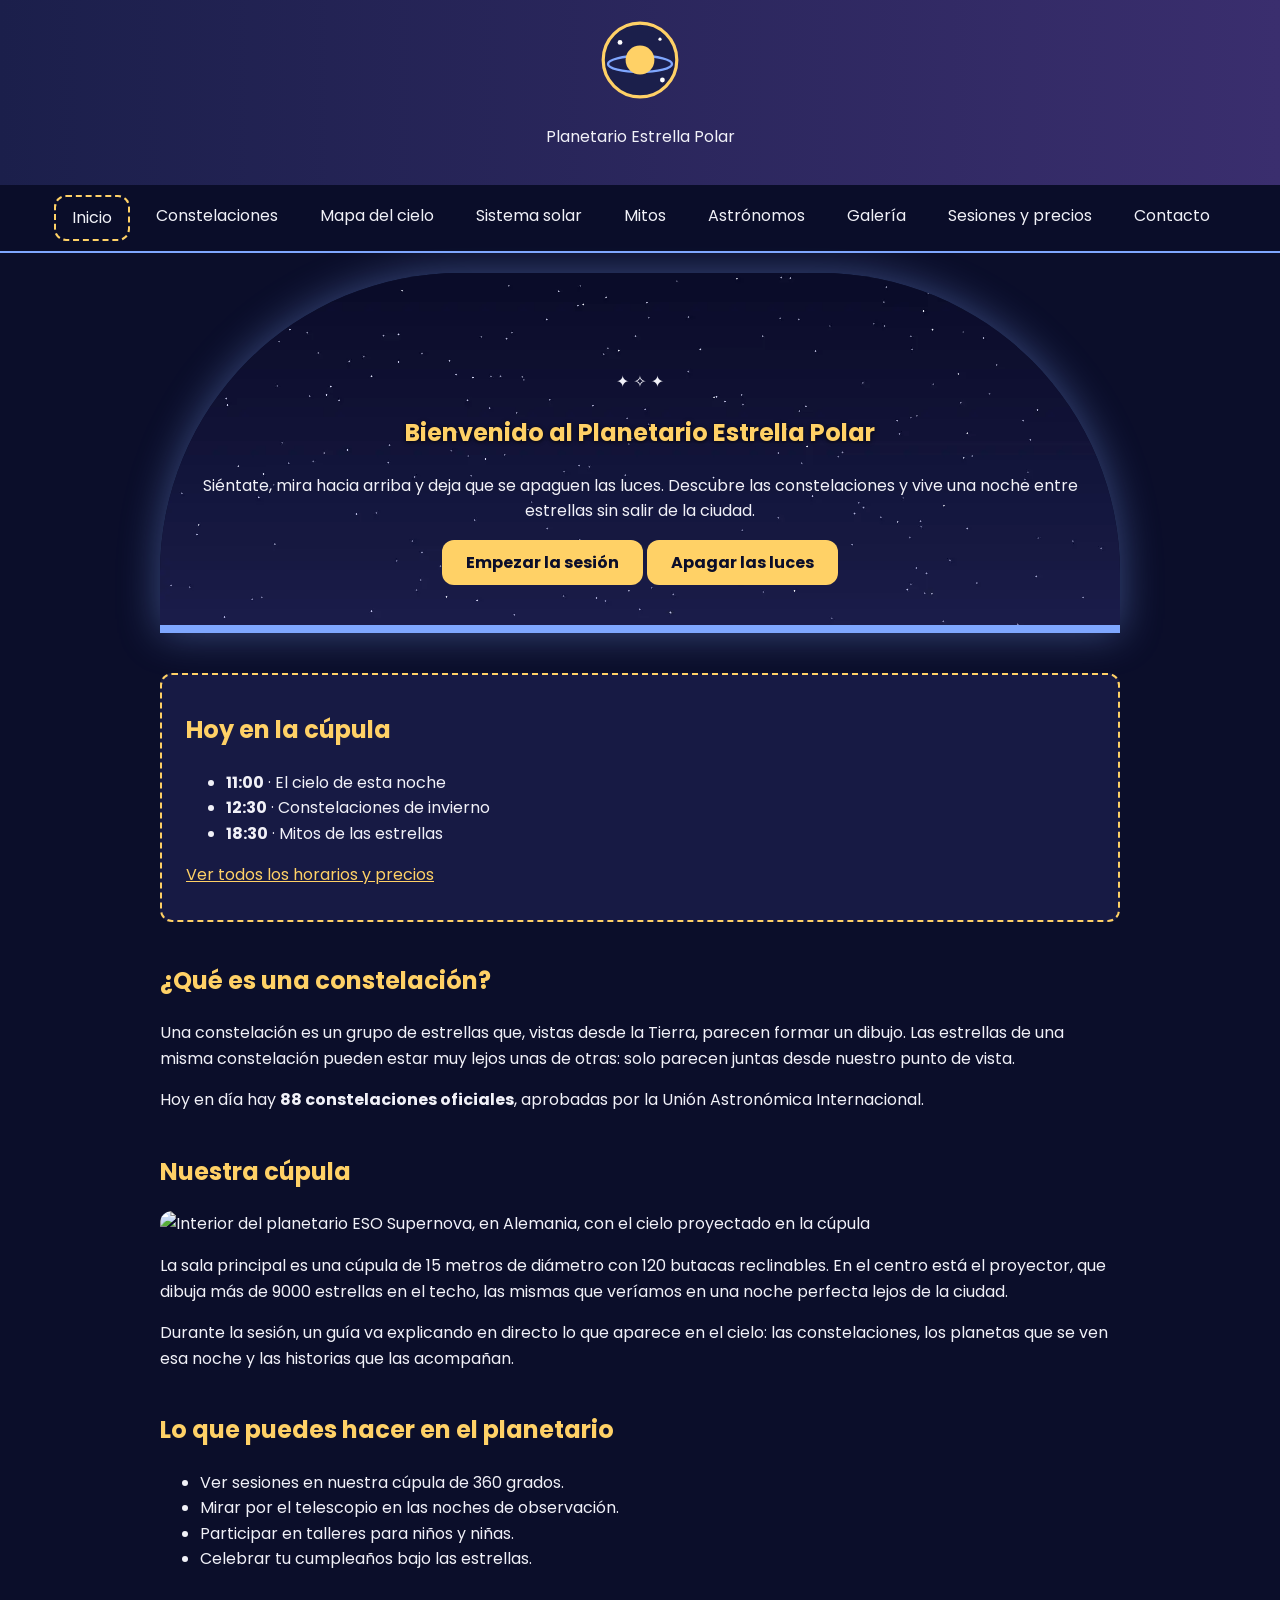
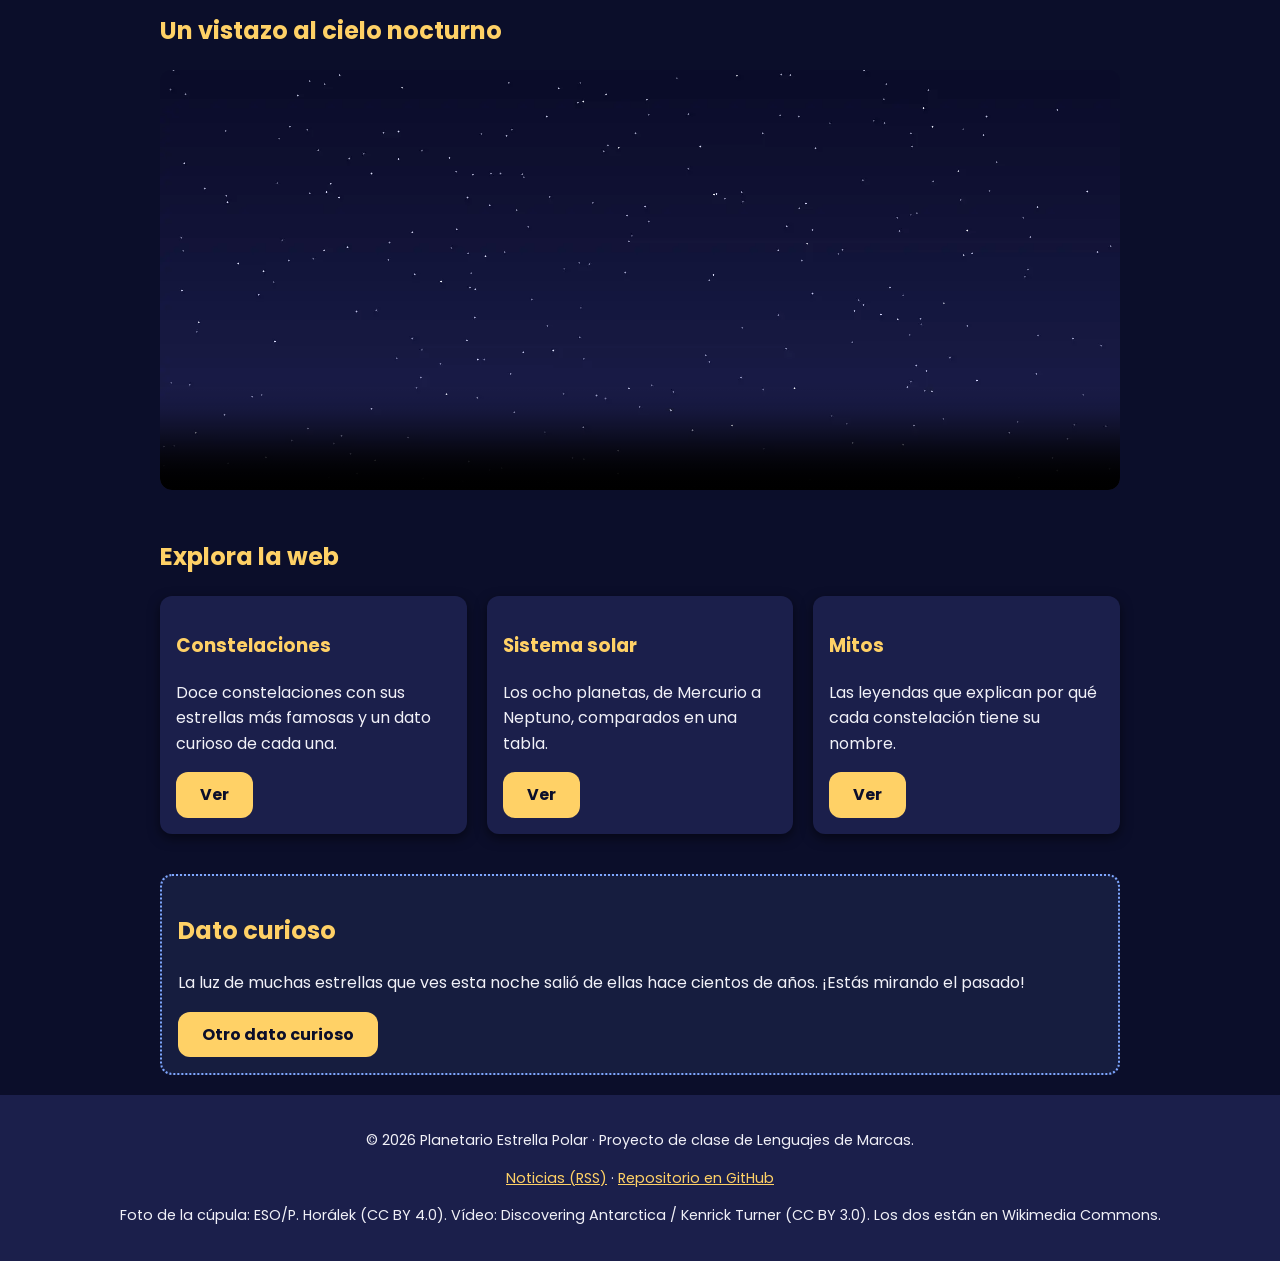
==== commit 331c03c6: "Pongo el vídeo de la portada y el de YouTube que faltaban" ====
--- a/index.html
+++ b/index.html
@@ -58,7 +58,7 @@
 
     <section>
       <h2>Nuestra cúpula</h2>
-      <img src="img/cupula.webp" alt="Dibujo del interior de la cúpula del planetario con filas de butacas rojas y el proyector en el centro" width="600" height="400">
+      <img src="https://upload.wikimedia.org/wikipedia/commons/thumb/9/98/ESO_Supernova's_planetarium_(upr_IMG_5566-CC).jpg/500px-ESO_Supernova's_planetarium_(upr_IMG_5566-CC).jpg" alt="Interior del planetario ESO Supernova, en Alemania, con el cielo proyectado en la cúpula" width="960" height="640">
       <p>La sala principal es una cúpula de 15 metros de diámetro con 120 butacas reclinables. En el centro está el proyector, que dibuja más de 9000 estrellas en el techo, las mismas que veríamos en una noche perfecta lejos de la ciudad.</p>
       <p>Durante la sesión, un guía va explicando en directo lo que aparece en el cielo: las constelaciones, los planetas que se ven esa noche y las historias que las acompañan.</p>
     </section>
@@ -76,7 +76,8 @@
     <section>
       <h2>Un vistazo al cielo nocturno</h2>
       <video controls poster="img/cielo.webp" width="800">
-        <source src="media/cielo-nocturno.mp4" type="video/mp4">
+        <source src="https://upload.wikimedia.org/wikipedia/commons/transcoded/3/39/Time-lapse_of_night_sky_in_Antarctica.webm/Time-lapse_of_night_sky_in_Antarctica.webm.480p.vp9.webm" type="video/webm">
+        <source src="https://upload.wikimedia.org/wikipedia/commons/transcoded/3/39/Time-lapse_of_night_sky_in_Antarctica.webm/Time-lapse_of_night_sky_in_Antarctica.webm.360p.mpeg4.mov" type="video/mp4">
         Tu navegador no puede reproducir este vídeo.
       </video>
     </section>
@@ -115,7 +116,7 @@
       <a href="noticias.xml">Noticias (RSS)</a> ·
       <a href="https://github.com/kiravsl2018/planetario-estrella-polar" target="_blank" rel="noopener">Repositorio en GitHub</a>
     </p>
-    <p>Ilustraciones provisionales. Datos del mapa del cielo: d3-celestial (licencia BSD).</p>
+    <p>Foto de la cúpula: ESO/P. Horálek (CC BY 4.0). Vídeo: Discovering Antarctica / Kenrick Turner (CC BY 3.0). Los dos están en Wikimedia Commons.</p>
   </footer>
 </body>
 </html>
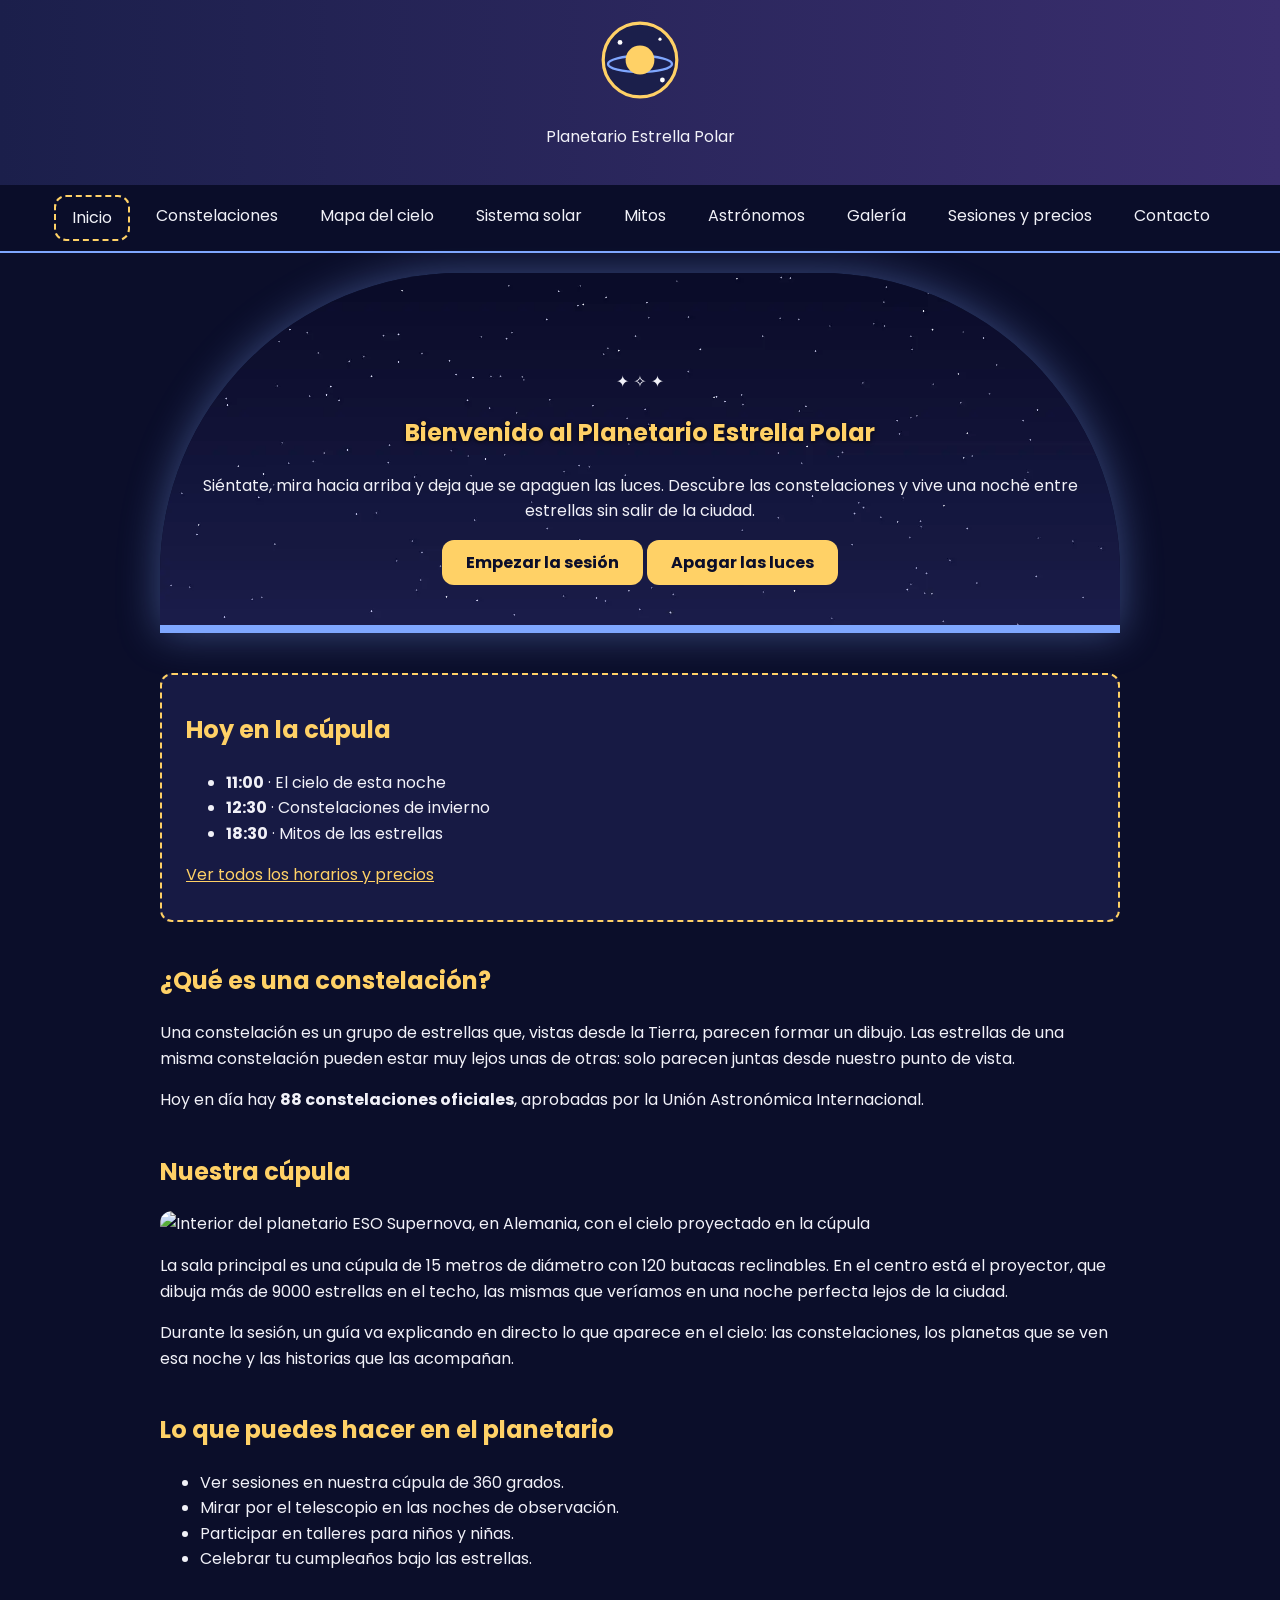
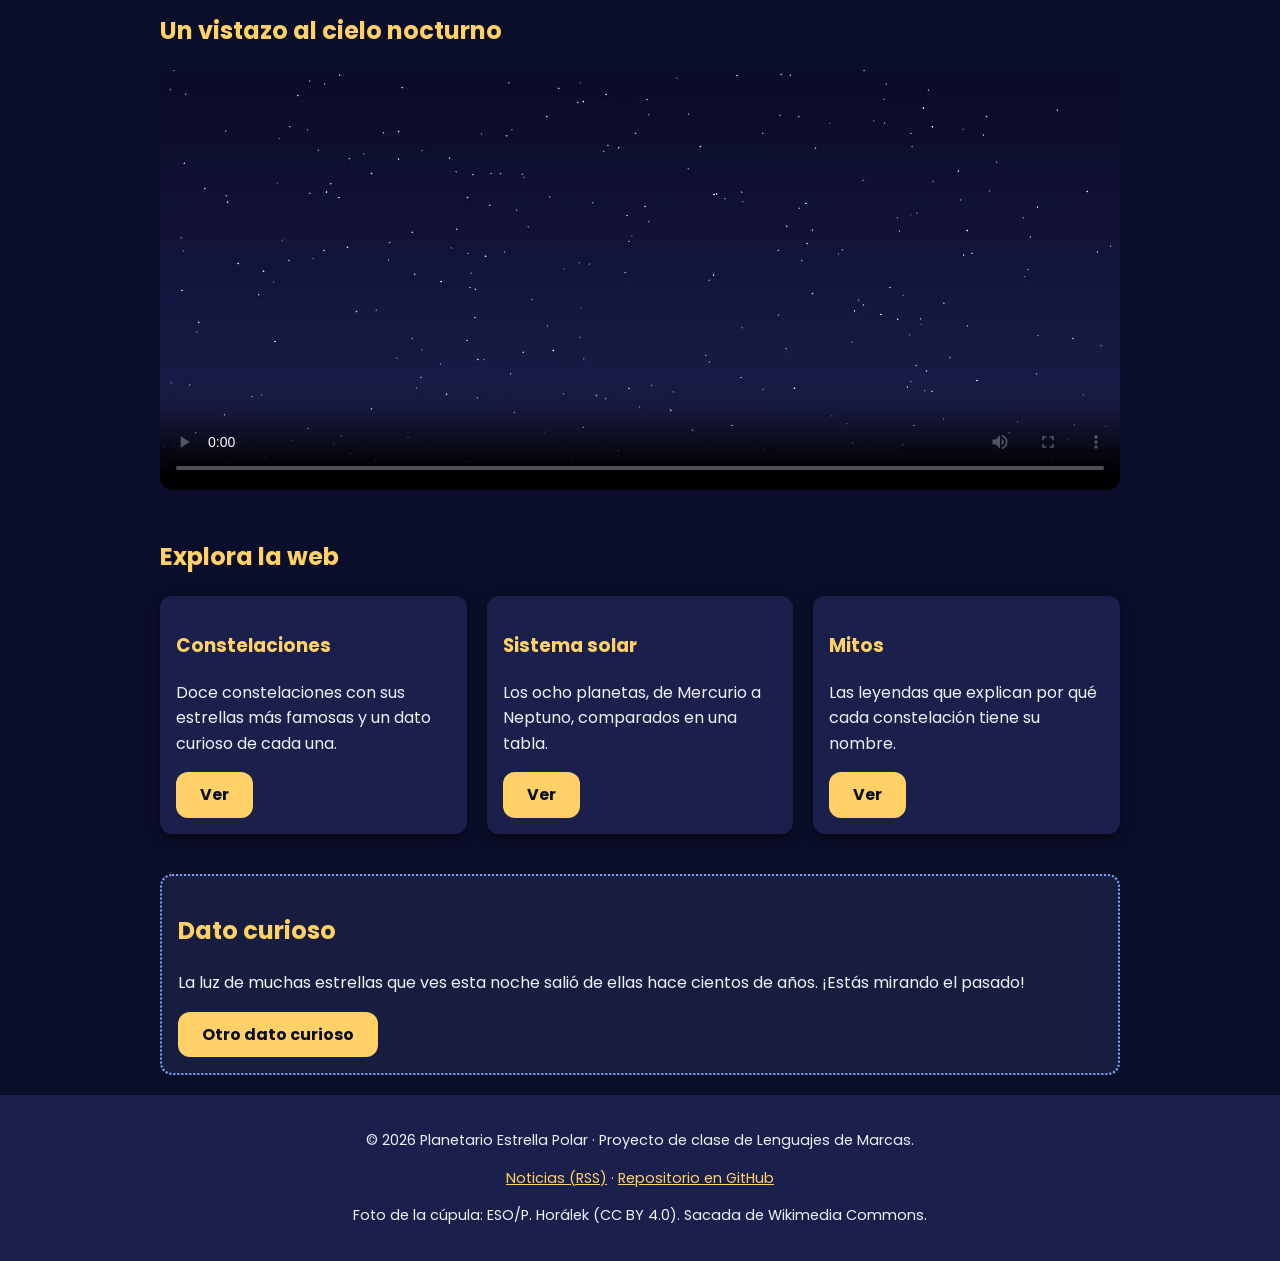
==== commit 91090224: "Cambio los dibujos por fotos reales de Wikimedia y pongo de quién es cada una" ====
--- a/index.html
+++ b/index.html
@@ -76,8 +76,7 @@
     <section>
       <h2>Un vistazo al cielo nocturno</h2>
       <video controls poster="img/cielo.webp" width="800">
-        <source src="https://upload.wikimedia.org/wikipedia/commons/transcoded/3/39/Time-lapse_of_night_sky_in_Antarctica.webm/Time-lapse_of_night_sky_in_Antarctica.webm.480p.vp9.webm" type="video/webm">
-        <source src="https://upload.wikimedia.org/wikipedia/commons/transcoded/3/39/Time-lapse_of_night_sky_in_Antarctica.webm/Time-lapse_of_night_sky_in_Antarctica.webm.360p.mpeg4.mov" type="video/mp4">
+        <source src="media/cielo-nocturno.mp4" type="video/mp4">
         Tu navegador no puede reproducir este vídeo.
       </video>
     </section>
@@ -116,7 +115,7 @@
       <a href="noticias.xml">Noticias (RSS)</a> ·
       <a href="https://github.com/kiravsl2018/planetario-estrella-polar" target="_blank" rel="noopener">Repositorio en GitHub</a>
     </p>
-    <p>Foto de la cúpula: ESO/P. Horálek (CC BY 4.0). Vídeo: Discovering Antarctica / Kenrick Turner (CC BY 3.0). Los dos están en Wikimedia Commons.</p>
+    <p>Foto de la cúpula: ESO/P. Horálek (CC BY 4.0). Sacada de Wikimedia Commons.</p>
   </footer>
 </body>
 </html>
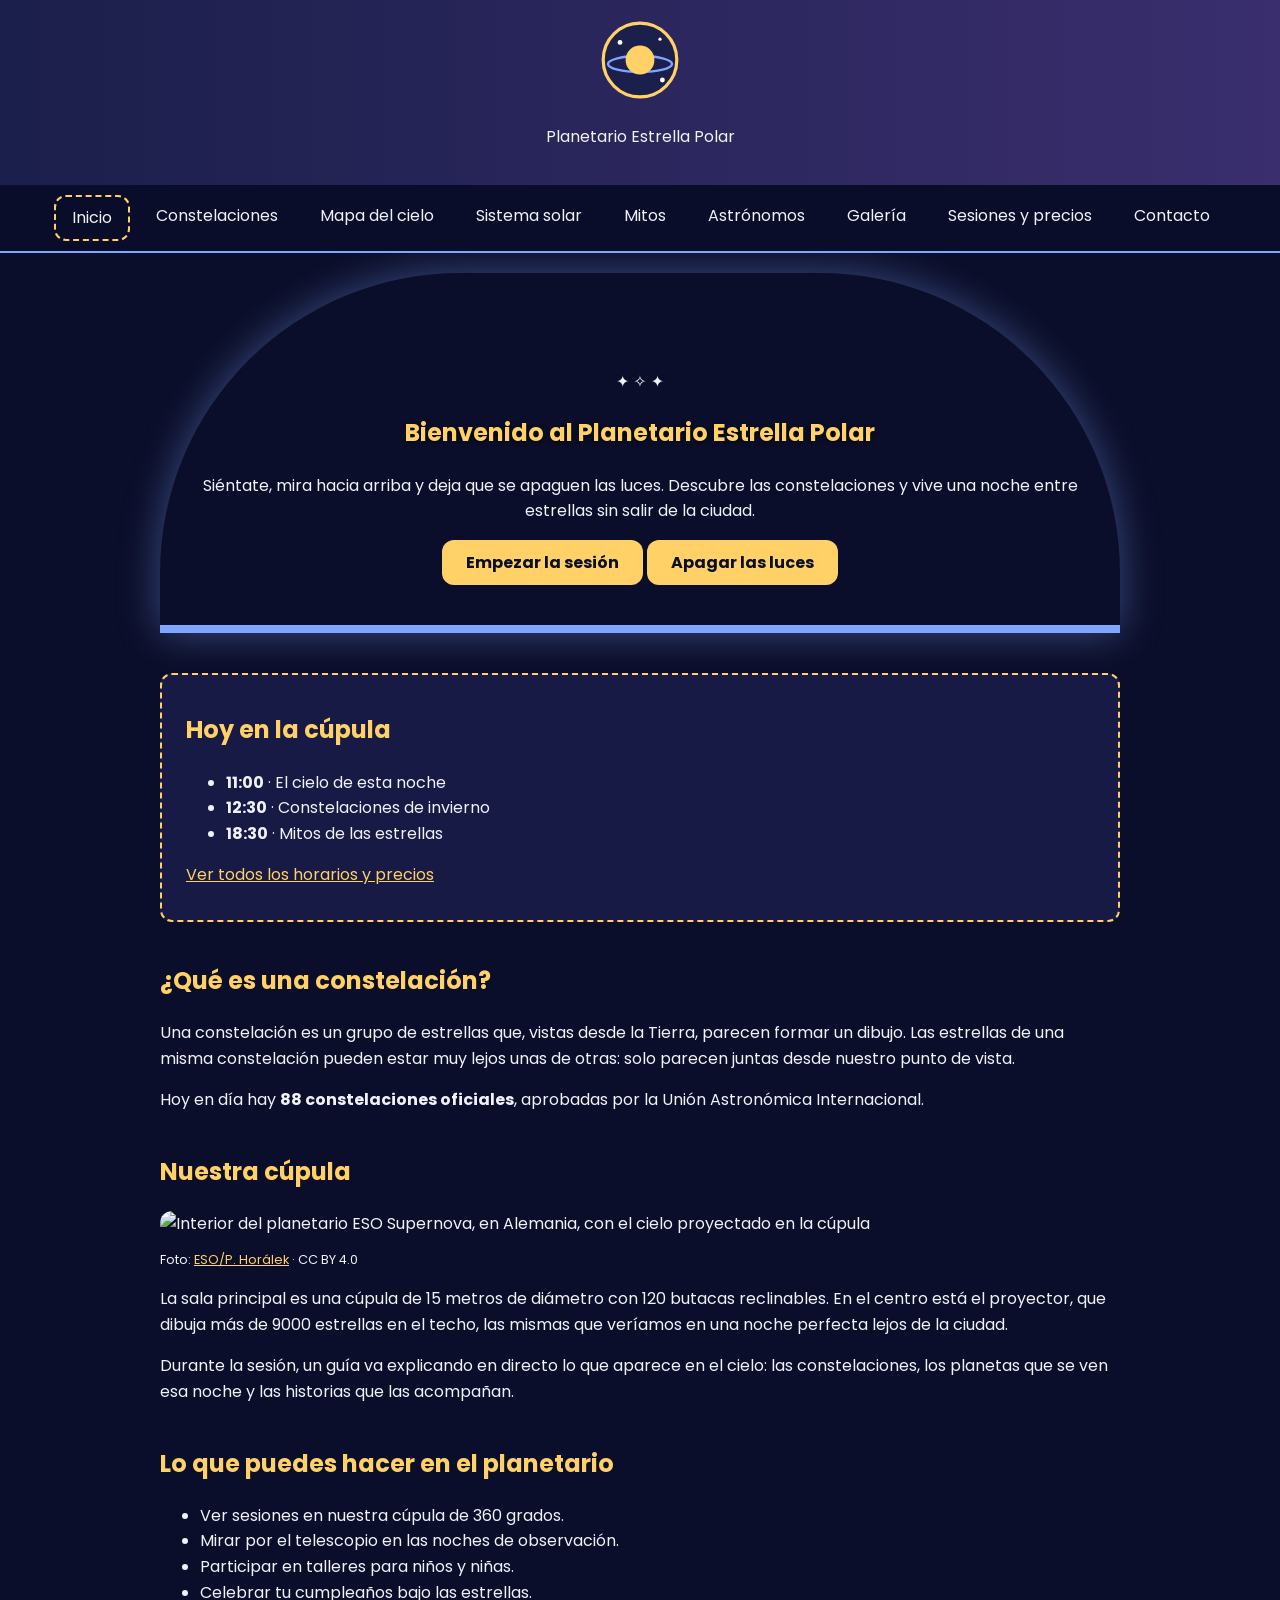
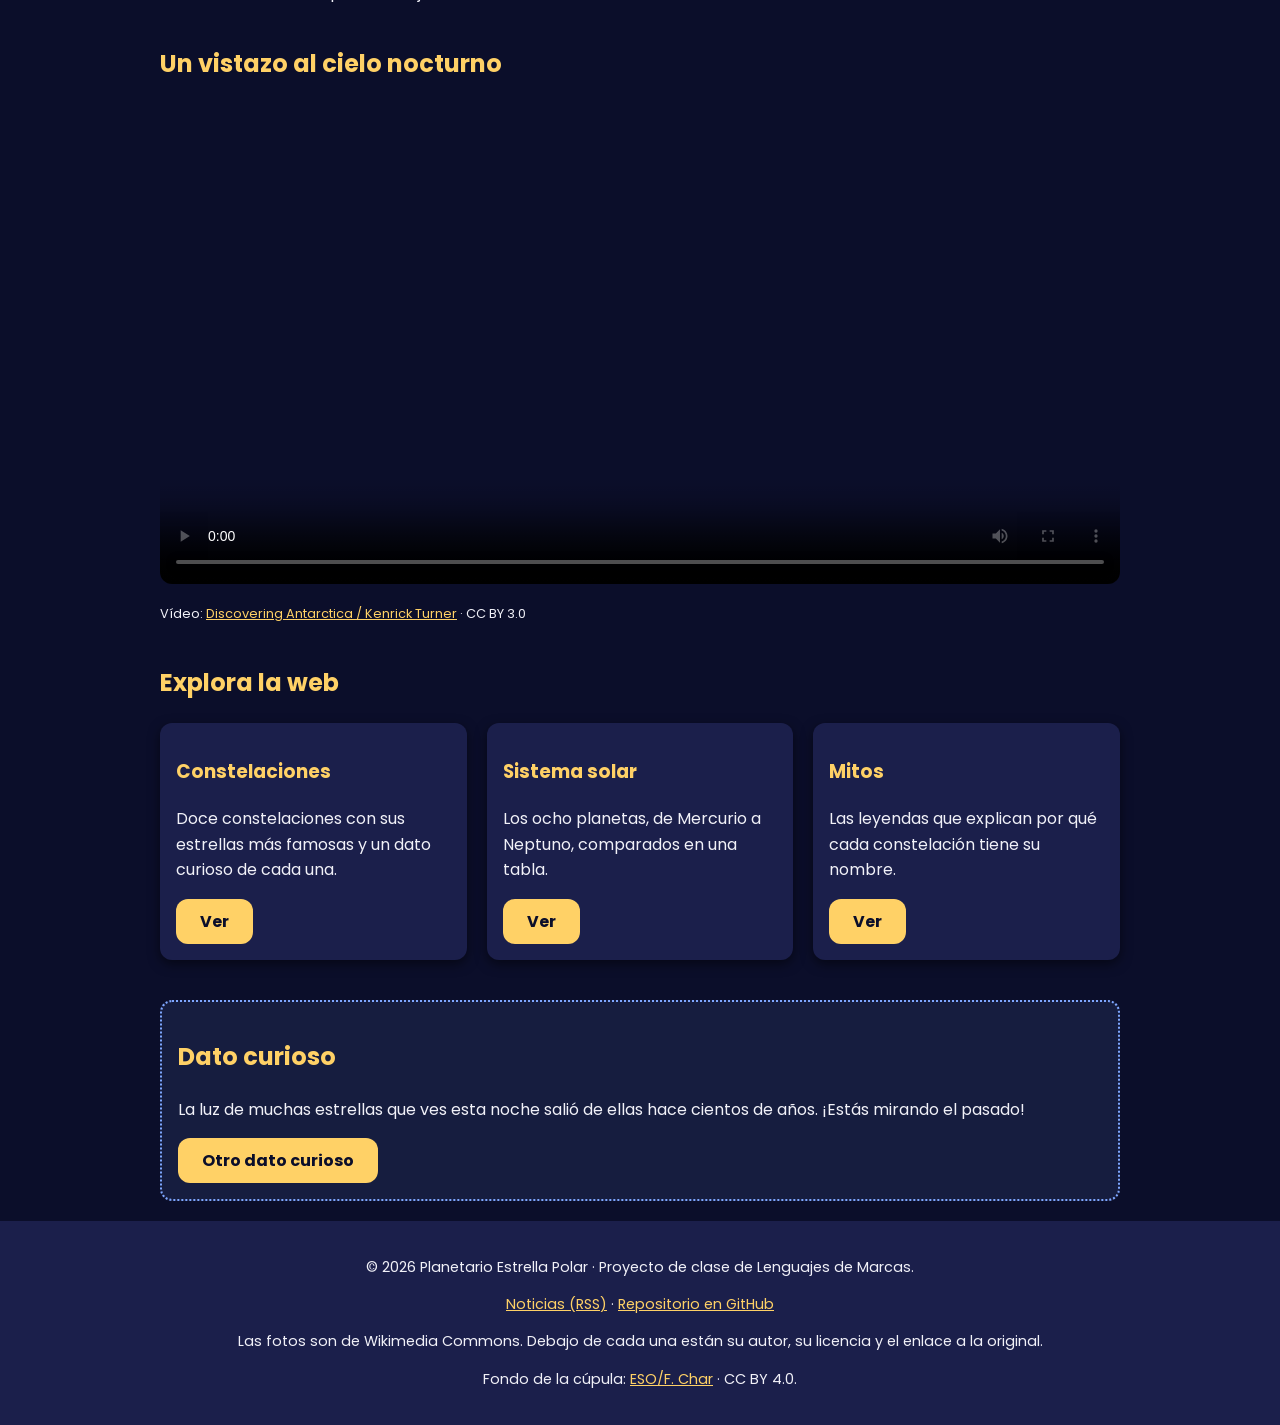
==== commit e316a9b4: "Fotos de los astrónomos, tres más en la galería y el enlace a la original en cada crédito" ====
--- a/index.html
+++ b/index.html
@@ -58,7 +58,8 @@
 
     <section>
       <h2>Nuestra cúpula</h2>
-      <img src="https://upload.wikimedia.org/wikipedia/commons/thumb/9/98/ESO_Supernova's_planetarium_(upr_IMG_5566-CC).jpg/500px-ESO_Supernova's_planetarium_(upr_IMG_5566-CC).jpg" alt="Interior del planetario ESO Supernova, en Alemania, con el cielo proyectado en la cúpula" width="960" height="640">
+      <img src="https://upload.wikimedia.org/wikipedia/commons/thumb/9/98/ESO_Supernova's_planetarium_(upr_IMG_5566-CC).jpg/960px-ESO_Supernova's_planetarium_(upr_IMG_5566-CC).jpg" alt="Interior del planetario ESO Supernova, en Alemania, con el cielo proyectado en la cúpula" width="960" height="640">
+      <p class="credito">Foto: <a href="https://commons.wikimedia.org/wiki/File:ESO_Supernova's_planetarium_(upr_IMG_5566-CC).jpg" target="_blank" rel="noopener">ESO/P. Horálek</a> · CC BY 4.0</p>
       <p>La sala principal es una cúpula de 15 metros de diámetro con 120 butacas reclinables. En el centro está el proyector, que dibuja más de 9000 estrellas en el techo, las mismas que veríamos en una noche perfecta lejos de la ciudad.</p>
       <p>Durante la sesión, un guía va explicando en directo lo que aparece en el cielo: las constelaciones, los planetas que se ven esa noche y las historias que las acompañan.</p>
     </section>
@@ -75,10 +76,12 @@
 
     <section>
       <h2>Un vistazo al cielo nocturno</h2>
-      <video controls poster="img/cielo.webp" width="800">
-        <source src="media/cielo-nocturno.mp4" type="video/mp4">
+      <video controls poster="https://upload.wikimedia.org/wikipedia/commons/thumb/3/39/Time-lapse_of_night_sky_in_Antarctica.webm/960px--Time-lapse_of_night_sky_in_Antarctica.webm.jpg" width="800">
+        <source src="https://upload.wikimedia.org/wikipedia/commons/transcoded/3/39/Time-lapse_of_night_sky_in_Antarctica.webm/Time-lapse_of_night_sky_in_Antarctica.webm.480p.vp9.webm" type="video/webm">
+        <source src="https://upload.wikimedia.org/wikipedia/commons/transcoded/3/39/Time-lapse_of_night_sky_in_Antarctica.webm/Time-lapse_of_night_sky_in_Antarctica.webm.360p.mpeg4.mov" type="video/mp4">
         Tu navegador no puede reproducir este vídeo.
       </video>
+      <p class="credito">Vídeo: <a href="https://commons.wikimedia.org/wiki/File:Time-lapse_of_night_sky_in_Antarctica.webm" target="_blank" rel="noopener">Discovering Antarctica / Kenrick Turner</a> · CC BY 3.0</p>
     </section>
 
     <section>
@@ -115,7 +118,8 @@
       <a href="noticias.xml">Noticias (RSS)</a> ·
       <a href="https://github.com/kiravsl2018/planetario-estrella-polar" target="_blank" rel="noopener">Repositorio en GitHub</a>
     </p>
-    <p>Foto de la cúpula: ESO/P. Horálek (CC BY 4.0). Sacada de Wikimedia Commons.</p>
+    <p>Las fotos son de Wikimedia Commons. Debajo de cada una están su autor, su licencia y el enlace a la original.</p>
+    <p>Fondo de la cúpula: <a href="https://commons.wikimedia.org/wiki/File:Stars_Circle_over_the_Residencia_at_Cerro_Paranal.jpg" target="_blank" rel="noopener">ESO/F. Char</a> · CC BY 4.0.</p>
   </footer>
 </body>
 </html>
--- a/css/estilos.css
+++ b/css/estilos.css
@@ -111,7 +111,7 @@
 
 /* portada */
 .cupula {
-  background-image: url("../img/cielo.webp");
+  background-image: url("https://upload.wikimedia.org/wikipedia/commons/thumb/b/b9/Stars_Circle_over_the_Residencia_at_Cerro_Paranal.jpg/960px-Stars_Circle_over_the_Residencia_at_Cerro_Paranal.jpg");
   background-size: cover;
   padding: 80px 20px 40px;
   border-radius: 300px 300px 0 0;
@@ -206,6 +206,11 @@
   width: 40%;
 }
 
+/* autor y licencia de cada foto */
+.credito {
+  font-size: 0.8rem;
+}
+
 /* galería */
 .galeria {
   display: grid;
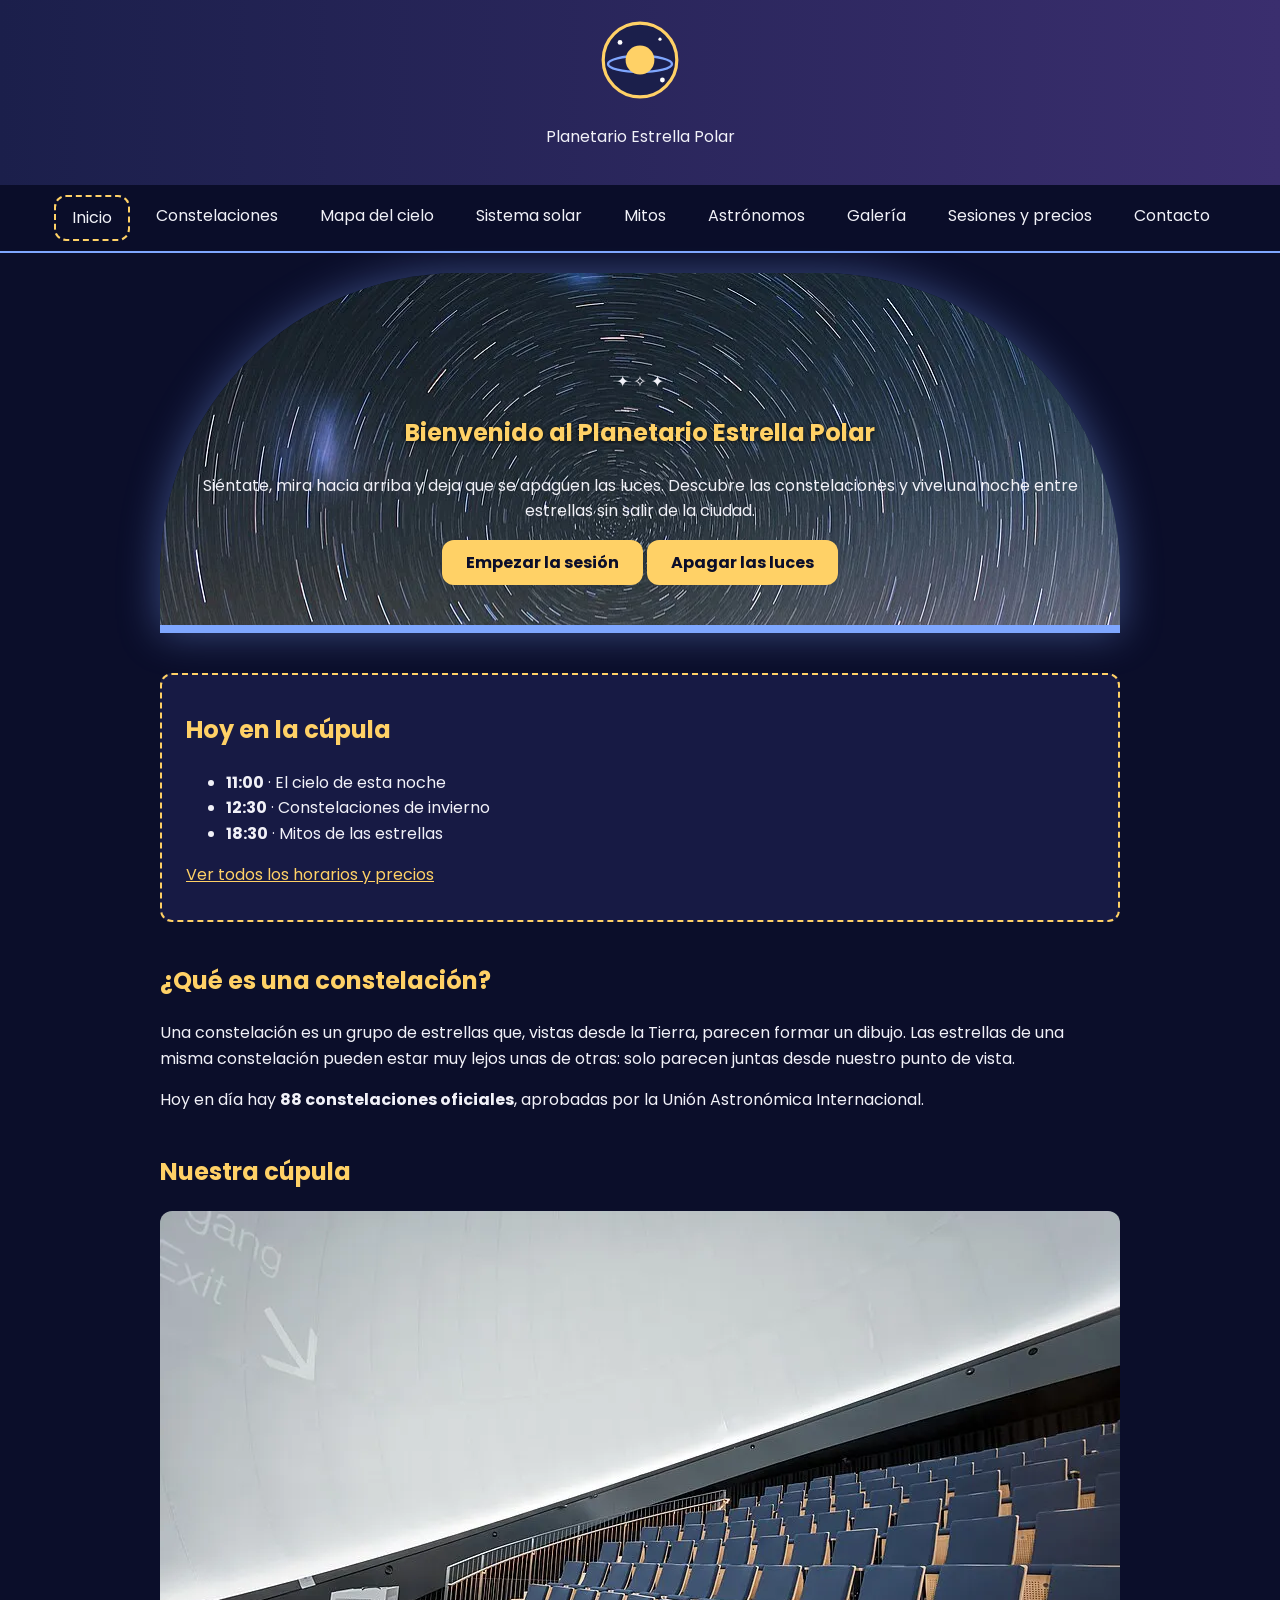
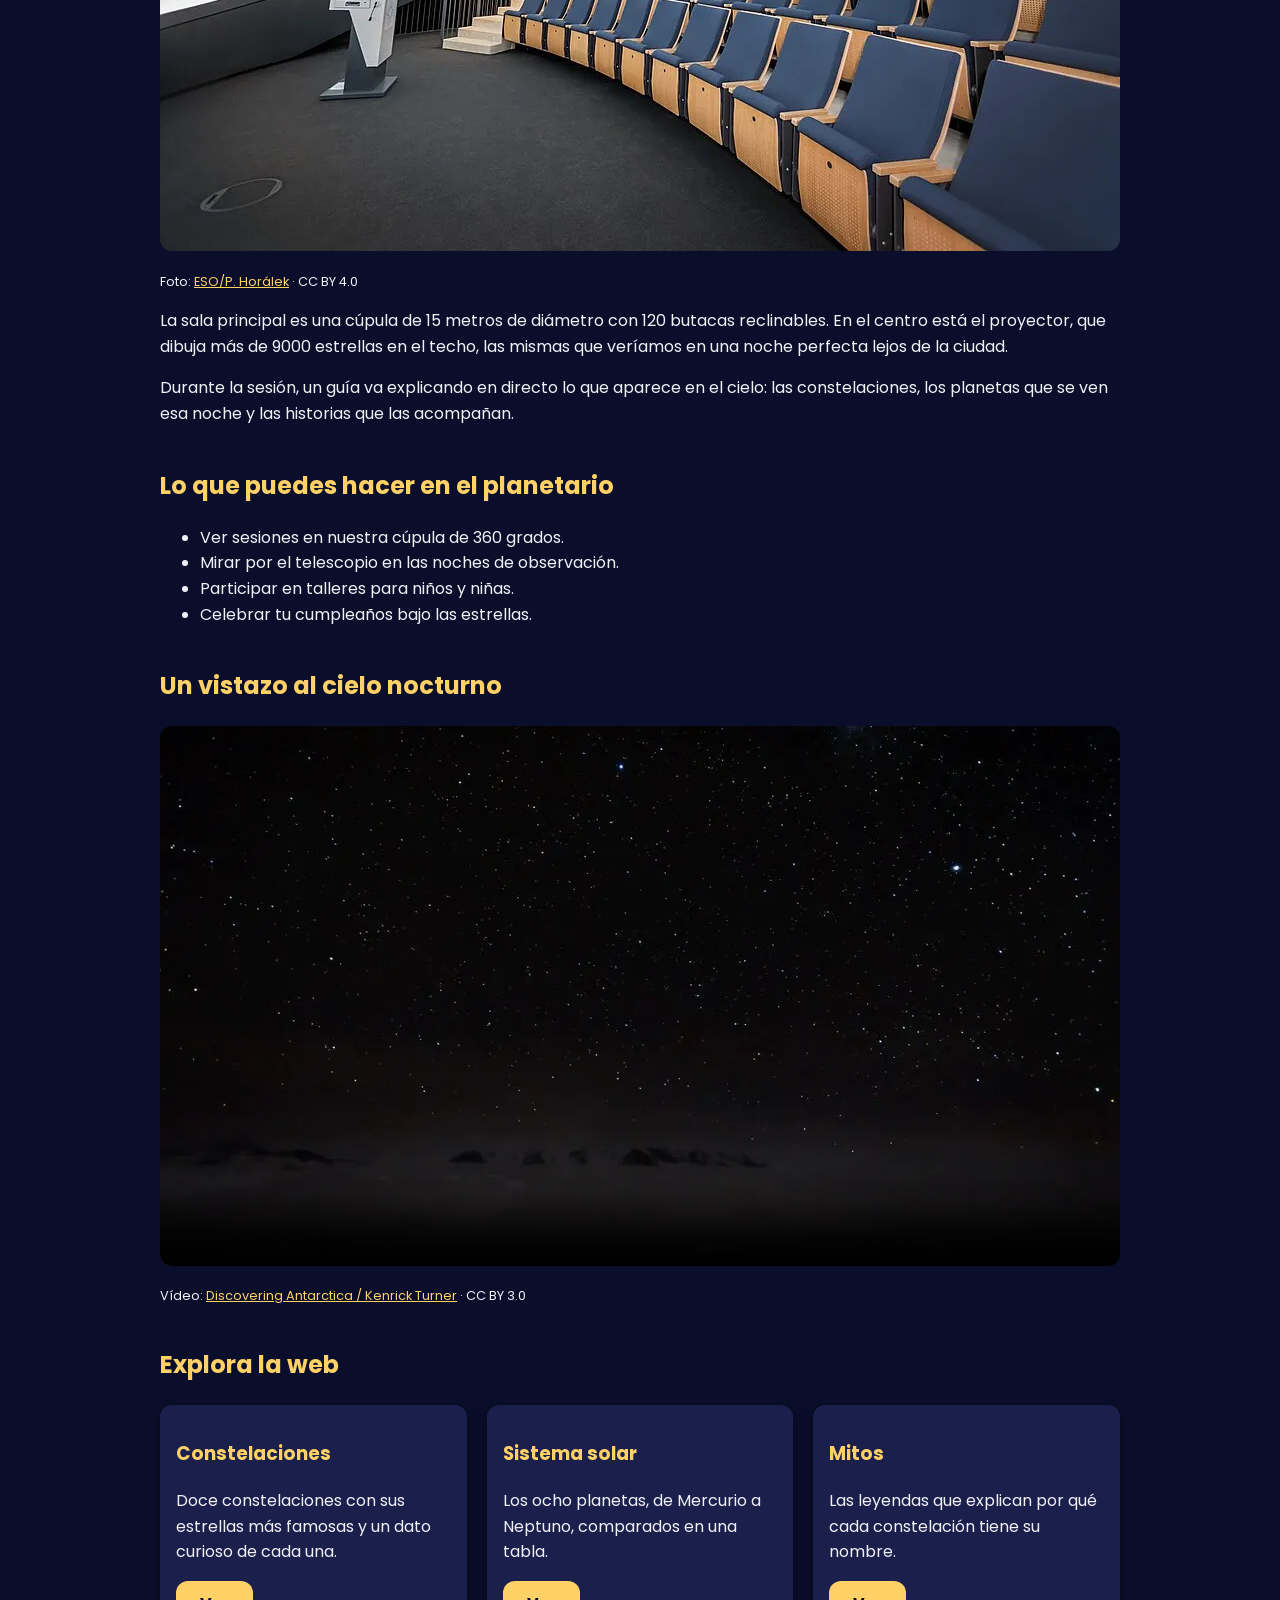
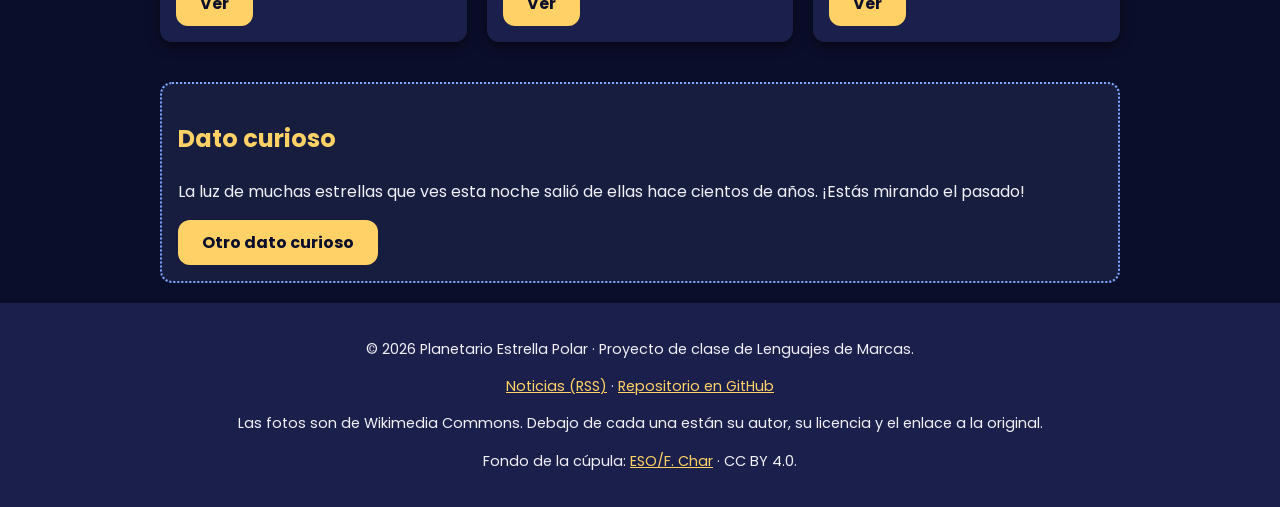
==== commit b4fdebb2: "Descargo las fotos y los vídeos para que se vean sin internet" ====
--- a/index.html
+++ b/index.html
@@ -58,7 +58,7 @@
 
     <section>
       <h2>Nuestra cúpula</h2>
-      <img src="https://upload.wikimedia.org/wikipedia/commons/thumb/9/98/ESO_Supernova's_planetarium_(upr_IMG_5566-CC).jpg/960px-ESO_Supernova's_planetarium_(upr_IMG_5566-CC).jpg" alt="Interior del planetario ESO Supernova, en Alemania, con el cielo proyectado en la cúpula" width="960" height="640">
+      <img src="img/planetario-eso.webp" alt="Interior del planetario ESO Supernova, en Alemania, con el cielo proyectado en la cúpula" width="960" height="640">
       <p class="credito">Foto: <a href="https://commons.wikimedia.org/wiki/File:ESO_Supernova's_planetarium_(upr_IMG_5566-CC).jpg" target="_blank" rel="noopener">ESO/P. Horálek</a> · CC BY 4.0</p>
       <p>La sala principal es una cúpula de 15 metros de diámetro con 120 butacas reclinables. En el centro está el proyector, que dibuja más de 9000 estrellas en el techo, las mismas que veríamos en una noche perfecta lejos de la ciudad.</p>
       <p>Durante la sesión, un guía va explicando en directo lo que aparece en el cielo: las constelaciones, los planetas que se ven esa noche y las historias que las acompañan.</p>
@@ -76,9 +76,9 @@
 
     <section>
       <h2>Un vistazo al cielo nocturno</h2>
-      <video controls poster="https://upload.wikimedia.org/wikipedia/commons/thumb/3/39/Time-lapse_of_night_sky_in_Antarctica.webm/960px--Time-lapse_of_night_sky_in_Antarctica.webm.jpg" width="800">
-        <source src="https://upload.wikimedia.org/wikipedia/commons/transcoded/3/39/Time-lapse_of_night_sky_in_Antarctica.webm/Time-lapse_of_night_sky_in_Antarctica.webm.480p.vp9.webm" type="video/webm">
-        <source src="https://upload.wikimedia.org/wikipedia/commons/transcoded/3/39/Time-lapse_of_night_sky_in_Antarctica.webm/Time-lapse_of_night_sky_in_Antarctica.webm.360p.mpeg4.mov" type="video/mp4">
+      <video controls poster="img/poster-video.webp" width="800">
+        <source src="media/cielo-antartida.webm" type="video/webm">
+        <source src="media/cielo-antartida.mov" type="video/quicktime">
         Tu navegador no puede reproducir este vídeo.
       </video>
       <p class="credito">Vídeo: <a href="https://commons.wikimedia.org/wiki/File:Time-lapse_of_night_sky_in_Antarctica.webm" target="_blank" rel="noopener">Discovering Antarctica / Kenrick Turner</a> · CC BY 3.0</p>
--- a/css/estilos.css
+++ b/css/estilos.css
@@ -111,7 +111,7 @@
 
 /* portada */
 .cupula {
-  background-image: url("https://upload.wikimedia.org/wikipedia/commons/thumb/b/b9/Stars_Circle_over_the_Residencia_at_Cerro_Paranal.jpg/960px-Stars_Circle_over_the_Residencia_at_Cerro_Paranal.jpg");
+  background-image: url("../img/fondo-estrellas.webp");
   background-size: cover;
   padding: 80px 20px 40px;
   border-radius: 300px 300px 0 0;
